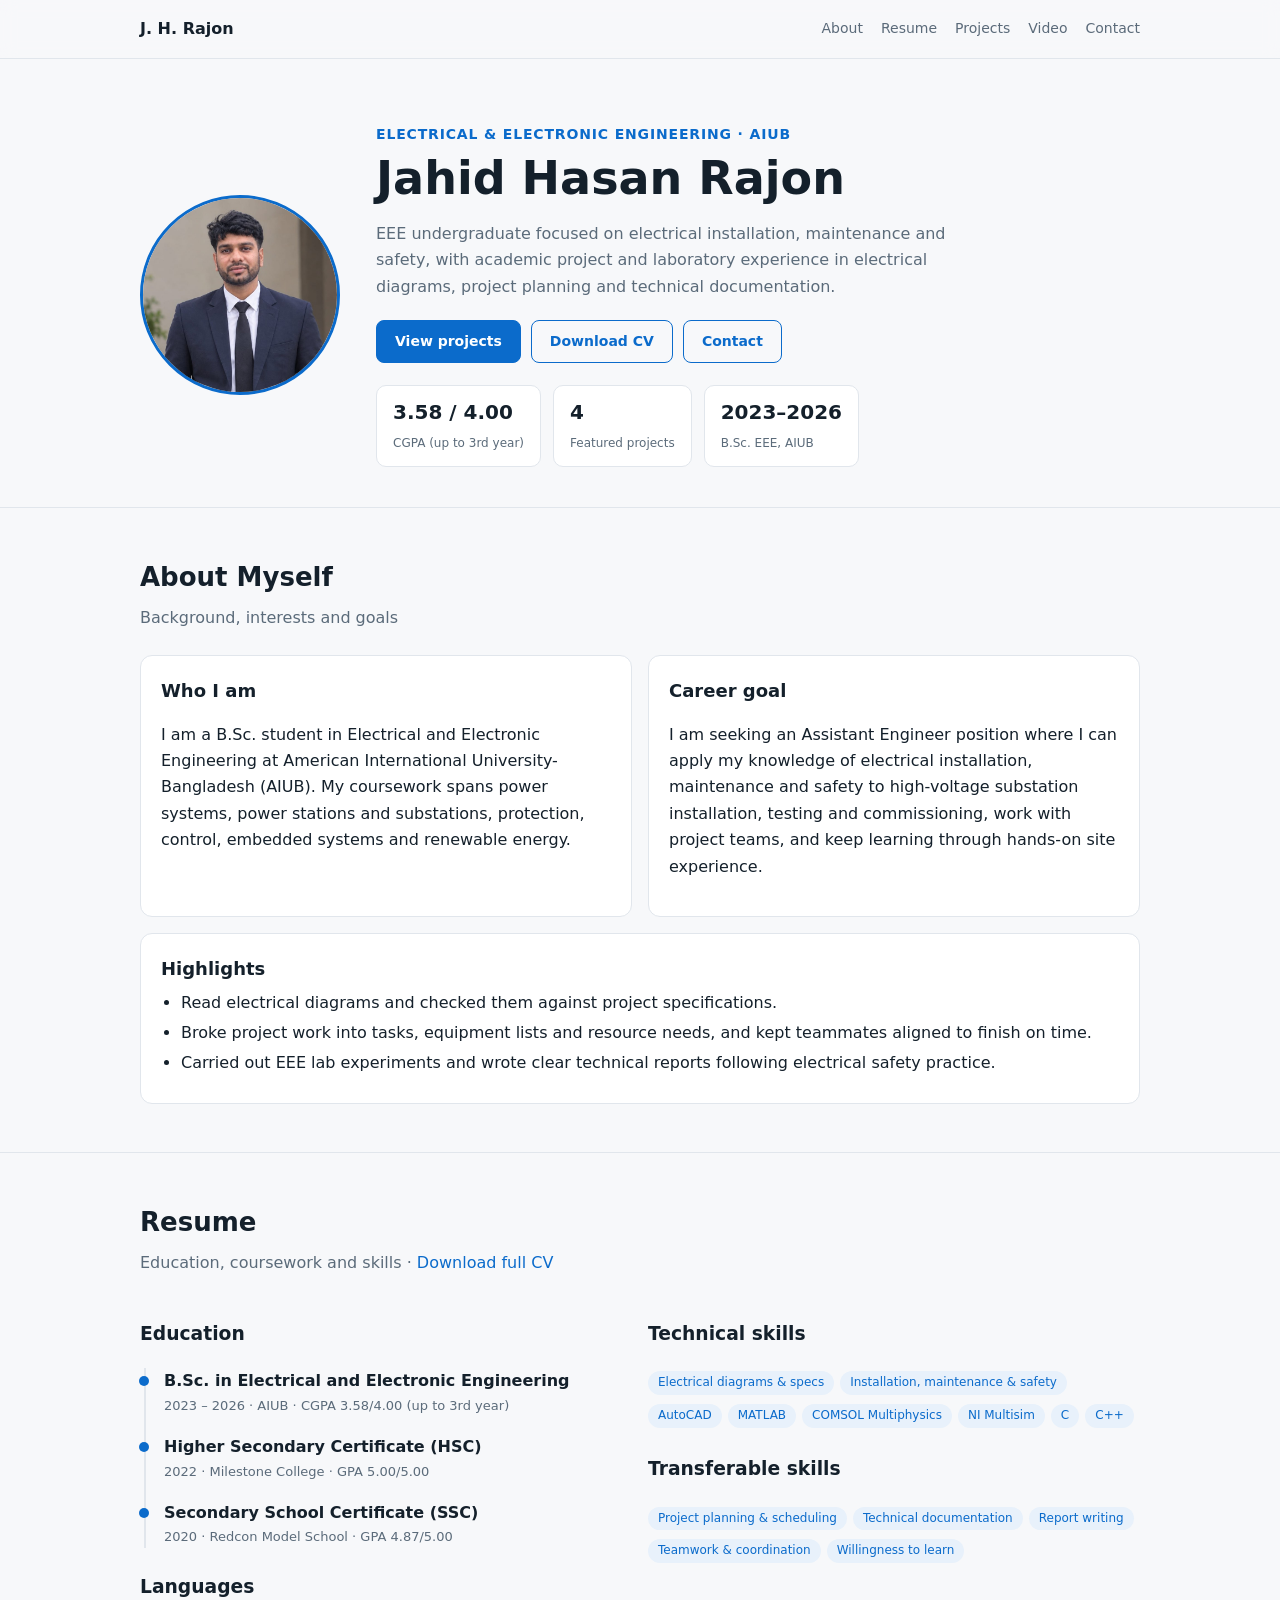
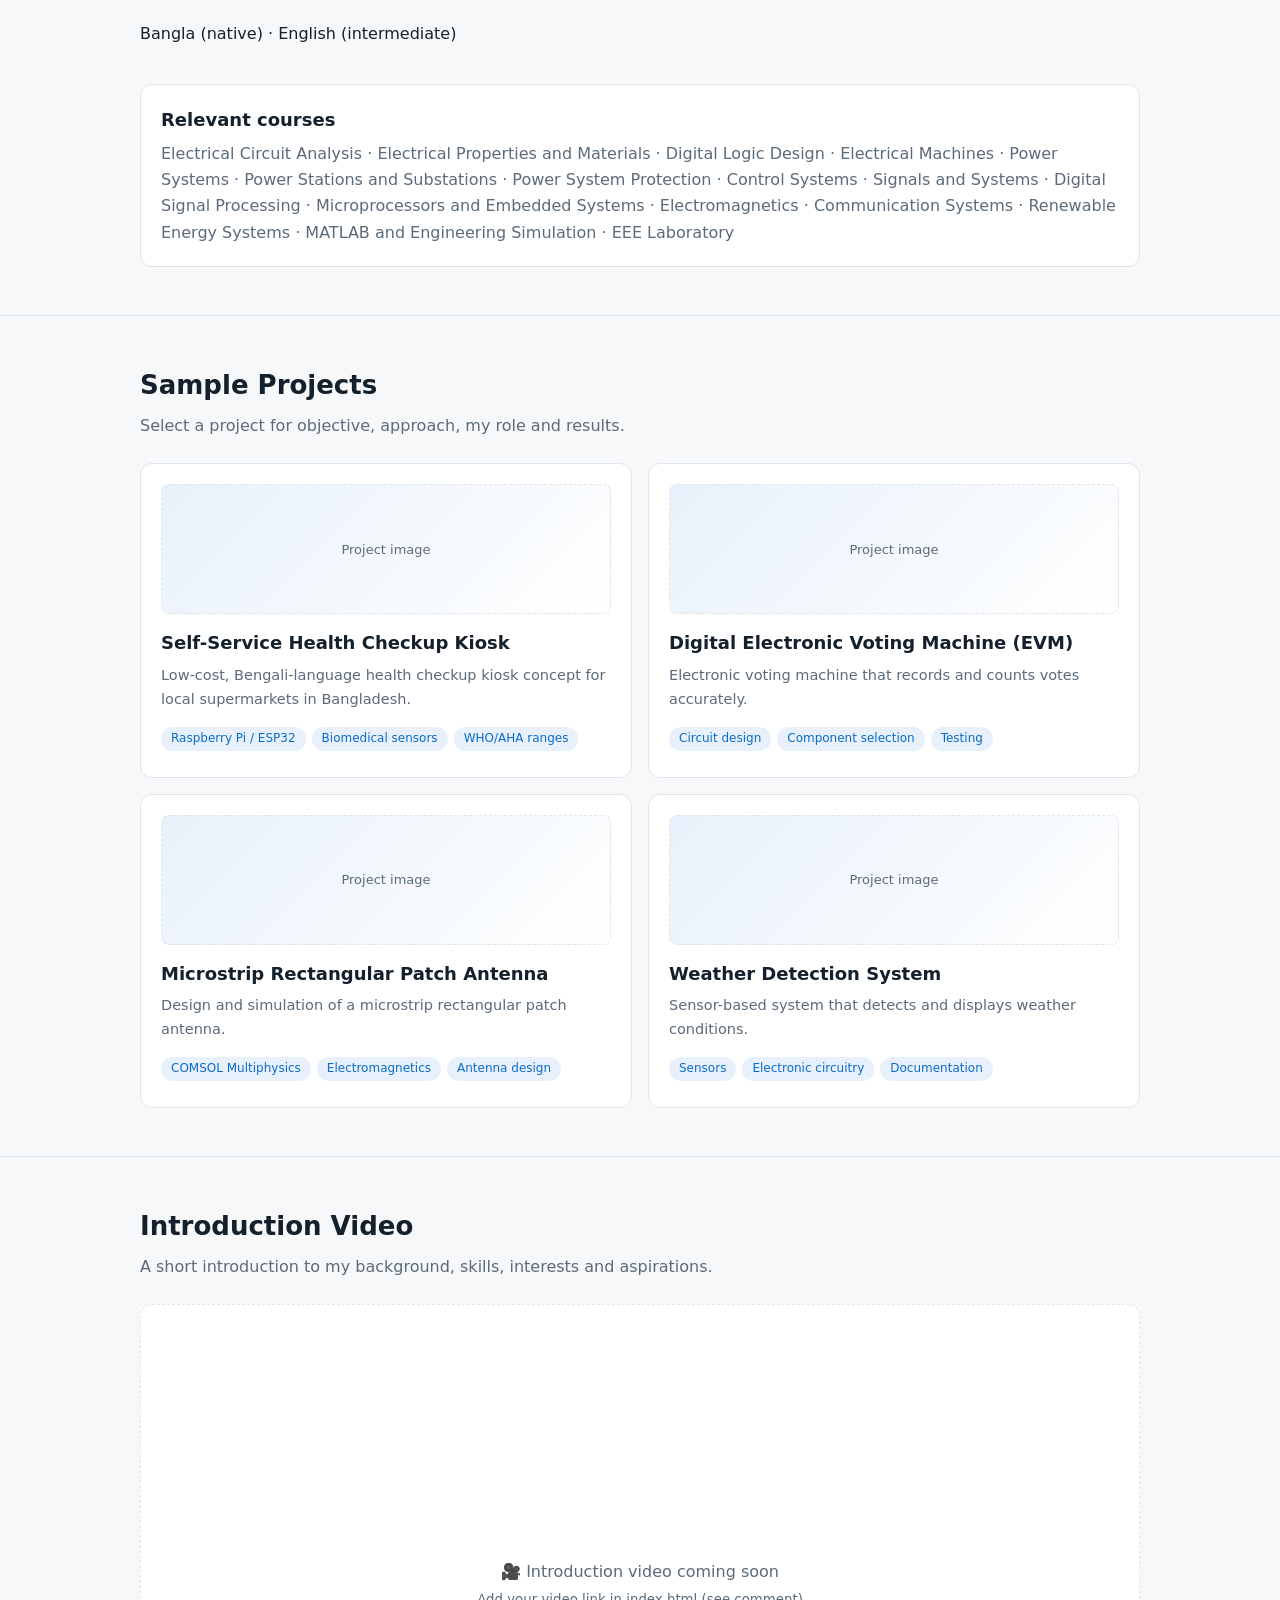
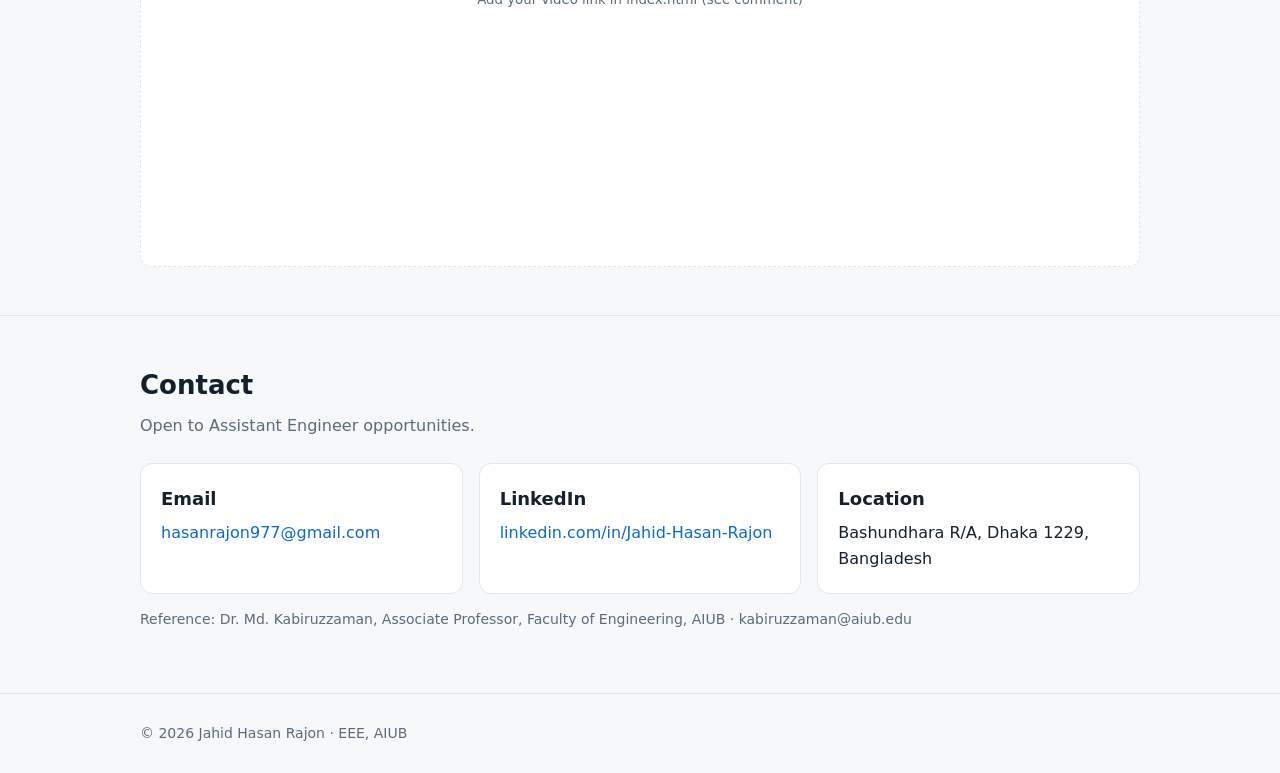
==== index.html @ 96264944 "Add files via upload" ====
<!doctype html><html lang="en"><head><meta charset="utf-8"><meta name="viewport" content="width=device-width,initial-scale=1"><title>Jahid Hasan Rajon | EEE E-Portfolio</title><meta name="description" content="E-portfolio of Jahid Hasan Rajon, EEE undergraduate at AIUB."><link rel="stylesheet" href="style.css"></head><body>
<header class="nav"><div class="wrap"><a class="brand" href="index.html">J. H. Rajon</a><nav><a href="index.html#about">About</a><a href="index.html#resume">Resume</a><a href="index.html#projects">Projects</a><a href="index.html#video">Video</a><a href="index.html#contact">Contact</a></nav></div></header>
<main>
<div class="hero" id="home"><div class="wrap"><div class="avatar"><img src="assets/img/profile.jpg" alt="Jahid Hasan Rajon"></div>
<div><div class="eyebrow">Electrical &amp; Electronic Engineering · AIUB</div><h1>Jahid Hasan Rajon</h1>
<p class="lead">EEE undergraduate focused on electrical installation, maintenance and safety, with academic project and laboratory experience in electrical diagrams, project planning and technical documentation.</p>
<div class="btns"><a class="btn p" href="#projects">View projects</a><a class="btn" href="assets/CV_Jahid_Hasan_Rajon.docx" download>Download CV</a><a class="btn" href="#contact">Contact</a></div>
<div class="stats"><div class="stat"><b>3.58 / 4.00</b><span>CGPA (up to 3rd year)</span></div><div class="stat"><b>4</b><span>Featured projects</span></div><div class="stat"><b>2023–2026</b><span>B.Sc. EEE, AIUB</span></div></div></div></div></div>

<section id="about"><div class="wrap"><h2>About Myself</h2><p class="sub">Background, interests and goals</p>
<div class="grid g2"><div class="card"><h3>Who I am</h3><p>I am a B.Sc. student in Electrical and Electronic Engineering at American International University-Bangladesh (AIUB). My coursework spans power systems, power stations and substations, protection, control, embedded systems and renewable energy.</p></div>
<div class="card"><h3>Career goal</h3><p>I am seeking an Assistant Engineer position where I can apply my knowledge of electrical installation, maintenance and safety to high-voltage substation installation, testing and commissioning, work with project teams, and keep learning through hands-on site experience.</p></div></div>
<div class="card" style="margin-top:16px"><h3>Highlights</h3><ul class="clean"><li>Read electrical diagrams and checked them against project specifications.</li><li>Broke project work into tasks, equipment lists and resource needs, and kept teammates aligned to finish on time.</li><li>Carried out EEE lab experiments and wrote clear technical reports following electrical safety practice.</li></ul></div></div></section>

<section id="resume"><div class="wrap"><h2>Resume</h2><p class="sub">Education, coursework and skills · <a href="assets/CV_Jahid_Hasan_Rajon.docx" download>Download full CV</a></p>
<div class="grid g2"><div><h3>Education</h3><div class="tl">
<div class="it"><b>B.Sc. in Electrical and Electronic Engineering</b><div class="d">2023 – 2026 · AIUB · CGPA 3.58/4.00 (up to 3rd year)</div></div>
<div class="it"><b>Higher Secondary Certificate (HSC)</b><div class="d">2022 · Milestone College · GPA 5.00/5.00</div></div>
<div class="it"><b>Secondary School Certificate (SSC)</b><div class="d">2020 · Redcon Model School · GPA 4.87/5.00</div></div></div>
<h3 style="margin-top:24px">Languages</h3><p>Bangla (native) · English (intermediate)</p></div>
<div><h3>Technical skills</h3><div><span class="tag">Electrical diagrams &amp; specs</span><span class="tag">Installation, maintenance &amp; safety</span><span class="tag">AutoCAD</span><span class="tag">MATLAB</span><span class="tag">COMSOL Multiphysics</span><span class="tag">NI Multisim</span><span class="tag">C</span><span class="tag">C++</span></div>
<h3 style="margin-top:20px">Transferable skills</h3><div><span class="tag">Project planning &amp; scheduling</span><span class="tag">Technical documentation</span><span class="tag">Report writing</span><span class="tag">Teamwork &amp; coordination</span><span class="tag">Willingness to learn</span></div></div></div>
<div class="card" style="margin-top:20px"><h3>Relevant courses</h3><p style="margin:0;color:var(--muted)">Electrical Circuit Analysis · Electrical Properties and Materials · Digital Logic Design · Electrical Machines · Power Systems · Power Stations and Substations · Power System Protection · Control Systems · Signals and Systems · Digital Signal Processing · Microprocessors and Embedded Systems · Electromagnetics · Communication Systems · Renewable Energy Systems · MATLAB and Engineering Simulation · EEE Laboratory</p></div></div></section>

<section id="projects"><div class="wrap"><h2>Sample Projects</h2><p class="sub">Select a project for objective, approach, my role and results.</p><div class="grid g2"><a class="card pcard" href="projects/health-kiosk.html"><div class="thumb">Project image</div><h3>Self-Service Health Checkup Kiosk</h3><p>Low-cost, Bengali-language health checkup kiosk concept for local supermarkets in Bangladesh.</p><div><span class="tag">Raspberry Pi / ESP32</span><span class="tag">Biomedical sensors</span><span class="tag">WHO/AHA ranges</span></div></a><a class="card pcard" href="projects/evm.html"><div class="thumb">Project image</div><h3>Digital Electronic Voting Machine (EVM)</h3><p>Electronic voting machine that records and counts votes accurately.</p><div><span class="tag">Circuit design</span><span class="tag">Component selection</span><span class="tag">Testing</span></div></a><a class="card pcard" href="projects/patch-antenna.html"><div class="thumb">Project image</div><h3>Microstrip Rectangular Patch Antenna</h3><p>Design and simulation of a microstrip rectangular patch antenna.</p><div><span class="tag">COMSOL Multiphysics</span><span class="tag">Electromagnetics</span><span class="tag">Antenna design</span></div></a><a class="card pcard" href="projects/weather-station.html"><div class="thumb">Project image</div><h3>Weather Detection System</h3><p>Sensor-based system that detects and displays weather conditions.</p><div><span class="tag">Sensors</span><span class="tag">Electronic circuitry</span><span class="tag">Documentation</span></div></a></div></div></section>

<section id="video"><div class="wrap"><h2>Introduction Video</h2><p class="sub">A short introduction to my background, skills, interests and aspirations.</p>
<div class="video"><!-- Replace this div's content with: <iframe src="https://www.youtube.com/embed/VIDEO_ID" allowfullscreen></iframe>  or  <video controls src="assets/intro.mp4"></video> --><div>🎥 Introduction video coming soon<br><small>Add your video link in index.html (see comment)</small></div></div></div></section>

<section id="contact"><div class="wrap"><h2>Contact</h2><p class="sub">Open to Assistant Engineer opportunities.</p>
<div class="grid g3"><div class="card"><h3>Email</h3><a href="mailto:hasanrajon977@gmail.com">hasanrajon977@gmail.com</a></div>
<div class="card"><h3>LinkedIn</h3><a href="https://linkedin.com/in/Jahid-Hasan-Rajon" target="_blank" rel="noopener">linkedin.com/in/Jahid-Hasan-Rajon</a></div>
<div class="card"><h3>Location</h3>Bashundhara R/A, Dhaka 1229, Bangladesh</div></div>
<p style="color:var(--muted);font-size:14px;margin-top:14px">Reference: Dr. Md. Kabiruzzaman, Associate Professor, Faculty of Engineering, AIUB · kabiruzzaman@aiub.edu</p></div></section>
</main><footer><div class="wrap">© 2026 Jahid Hasan Rajon · EEE, AIUB</div></footer></body></html>
---- style.css ----
:root{--bg:#f7f8fa;--card:#fff;--ink:#14202b;--muted:#5b6b7a;--line:#e1e6ec;--acc:#0b6bcb;--acc2:#e8f1fb;--max:1040px}
@media(prefers-color-scheme:dark){:root{--bg:#0e141b;--card:#151d26;--ink:#e8eef4;--muted:#93a3b3;--line:#243140;--acc:#5aa8ff;--acc2:#16283b}}
*{box-sizing:border-box}html{scroll-behavior:smooth}
body{margin:0;font:16px/1.65 system-ui,-apple-system,"Segoe UI",Roboto,sans-serif;background:var(--bg);color:var(--ink)}
a{color:var(--acc);text-decoration:none}a:hover{text-decoration:underline}
.wrap{max-width:var(--max);margin:0 auto;padding:0 20px}
header.nav{position:sticky;top:0;z-index:10;background:color-mix(in srgb,var(--bg) 88%,transparent);backdrop-filter:blur(8px);border-bottom:1px solid var(--line)}
.nav .wrap{display:flex;align-items:center;justify-content:space-between;height:58px;gap:16px}
.brand{font-weight:700;color:var(--ink)}
.nav nav{display:flex;gap:18px;flex-wrap:wrap;font-size:14px}
.nav nav a{color:var(--muted)}.nav nav a:hover{color:var(--acc);text-decoration:none}
.hero{padding:64px 0 40px}
.hero .wrap{display:grid;grid-template-columns:200px 1fr;gap:36px;align-items:center}
.avatar{width:200px;height:200px;border-radius:50%;border:3px solid var(--acc);background:var(--acc2) center/cover;display:grid;place-items:center;color:var(--acc);font-size:56px;font-weight:700;overflow:hidden}
.avatar img{width:100%;height:100%;object-fit:cover;object-position:50% 50%}
.eyebrow{color:var(--acc);font-weight:600;font-size:14px;letter-spacing:.06em;text-transform:uppercase}
h1{font-size:clamp(30px,5vw,46px);line-height:1.15;margin:6px 0 12px}
.lead{color:var(--muted);max-width:60ch}
.btns{display:flex;gap:10px;flex-wrap:wrap;margin-top:20px}
.btn{display:inline-block;padding:9px 18px;border-radius:8px;border:1px solid var(--acc);font-weight:600;font-size:14px}
.btn.p{background:var(--acc);color:#fff}.btn:hover{text-decoration:none;opacity:.88}
.stats{display:flex;gap:12px;flex-wrap:wrap;margin-top:22px}
.stat{background:var(--card);border:1px solid var(--line);border-radius:10px;padding:10px 16px}
.stat b{display:block;font-size:20px}.stat span{font-size:12px;color:var(--muted)}
section{padding:48px 0;border-top:1px solid var(--line)}
h2{font-size:26px;margin:0 0 6px}.sub{color:var(--muted);margin:0 0 24px}
.grid{display:grid;gap:16px}.g2{grid-template-columns:repeat(2,1fr)}.g3{grid-template-columns:repeat(3,1fr)}
.card{background:var(--card);border:1px solid var(--line);border-radius:12px;padding:20px}
.card h3{margin:0 0 6px;font-size:18px}
.pcard{display:flex;flex-direction:column;color:inherit;transition:transform .15s,border-color .15s}
.pcard:hover{transform:translateY(-3px);border-color:var(--acc);text-decoration:none}
.pcard .thumb{height:130px;border-radius:8px;background:linear-gradient(135deg,var(--acc2),var(--card));border:1px dashed var(--line);display:grid;place-items:center;color:var(--muted);font-size:13px;margin-bottom:14px}
.pcard p{color:var(--muted);font-size:14.5px;margin:0 0 12px;flex:1}
.tag{display:inline-block;font-size:12px;padding:2px 10px;border-radius:99px;background:var(--acc2);color:var(--acc);margin:0 6px 6px 0}
.tl{border-left:2px solid var(--line);padding-left:18px;margin-left:4px}
.tl .it{margin-bottom:18px;position:relative}
.tl .it:before{content:"";position:absolute;left:-25px;top:8px;width:10px;height:10px;border-radius:50%;background:var(--acc)}
.tl .d{font-size:13px;color:var(--muted)}
.video{aspect-ratio:16/9;border-radius:12px;border:1px dashed var(--line);background:var(--card);display:grid;place-items:center;text-align:center;color:var(--muted);padding:20px;overflow:hidden}
.video iframe,.video video{width:100%;height:100%;border:0}
.ph{border:1px dashed var(--line);border-radius:10px;background:var(--card);padding:26px;text-align:center;color:var(--muted);font-size:14px}
footer{padding:28px 0;color:var(--muted);font-size:14px;border-top:1px solid var(--line)}
.crumb{padding:28px 0 0;font-size:14px}
.ph-hero{padding:24px 0 10px}
ul.clean{padding-left:20px;margin:6px 0}
ul.clean li{margin:4px 0}
@media(max-width:760px){.hero .wrap{grid-template-columns:1fr;text-align:center;justify-items:center}.g2,.g3{grid-template-columns:1fr}.stats,.btns{justify-content:center}.nav nav{gap:12px}}
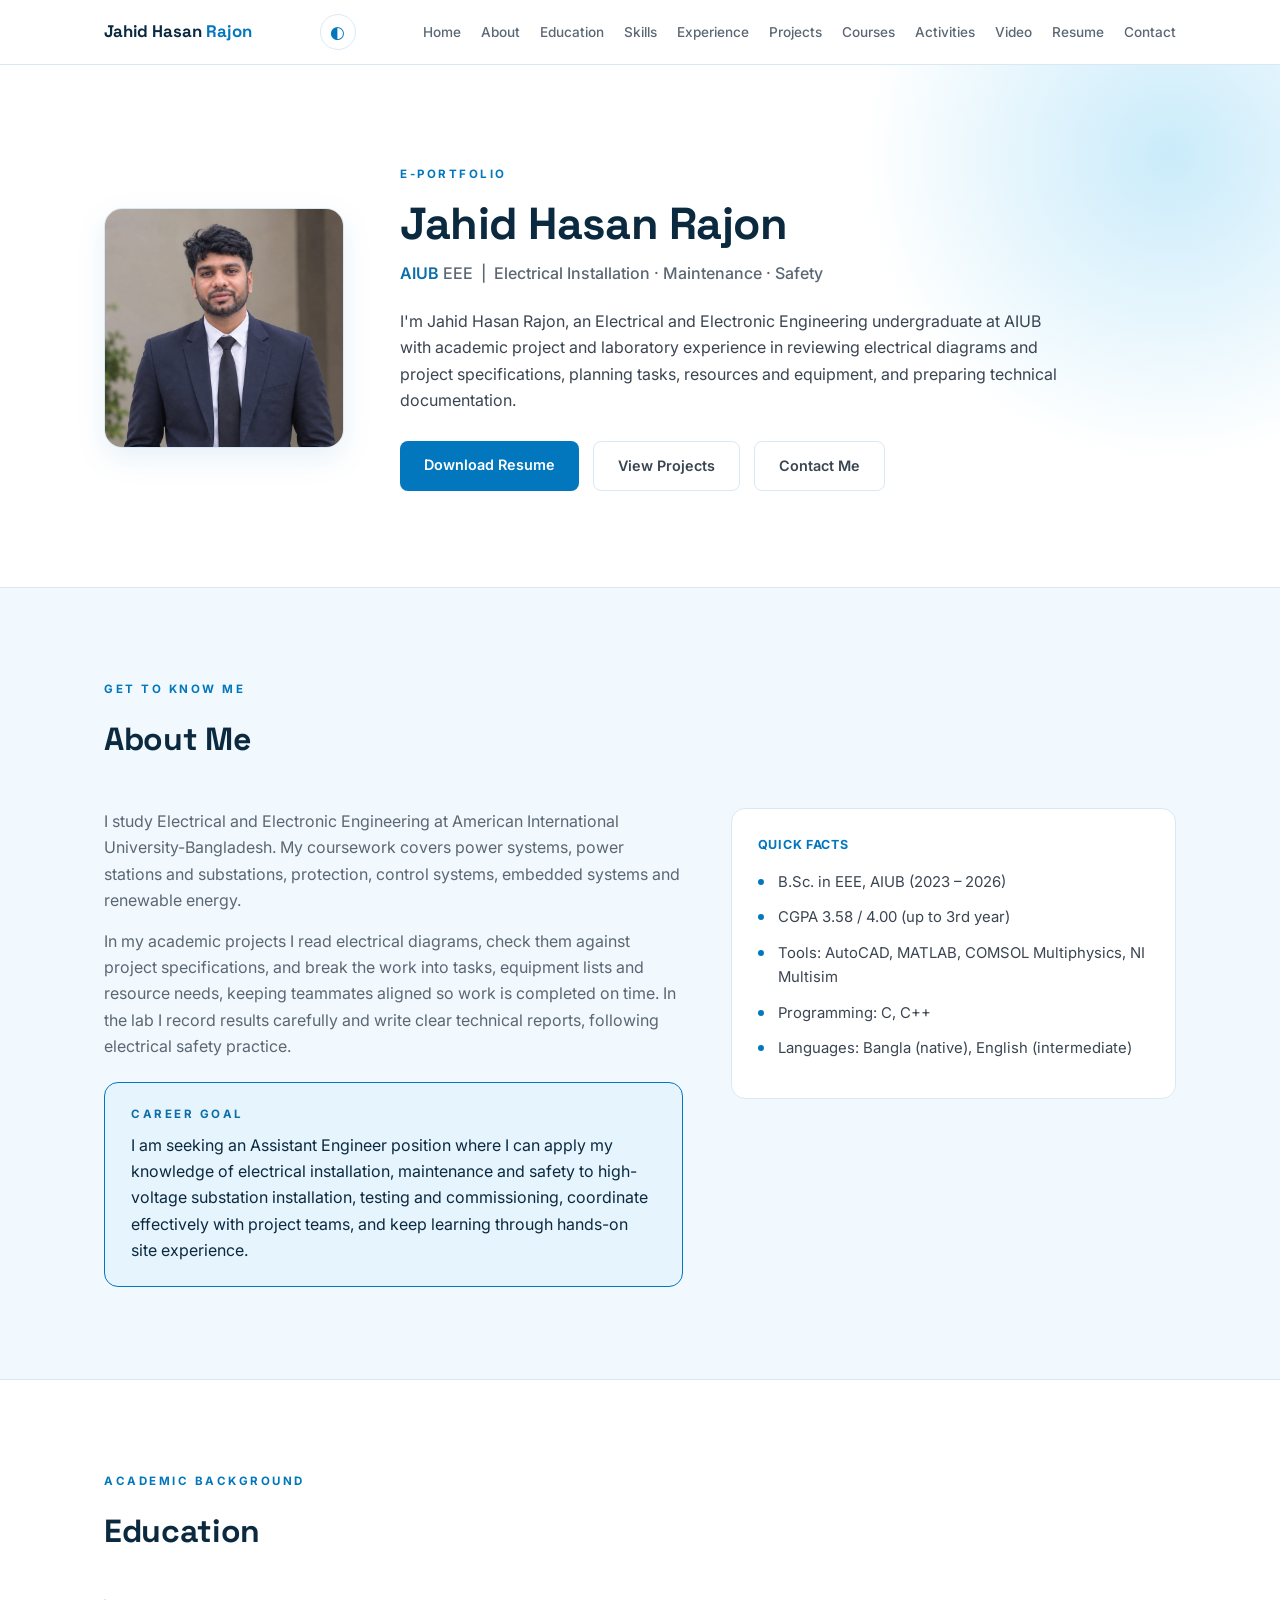
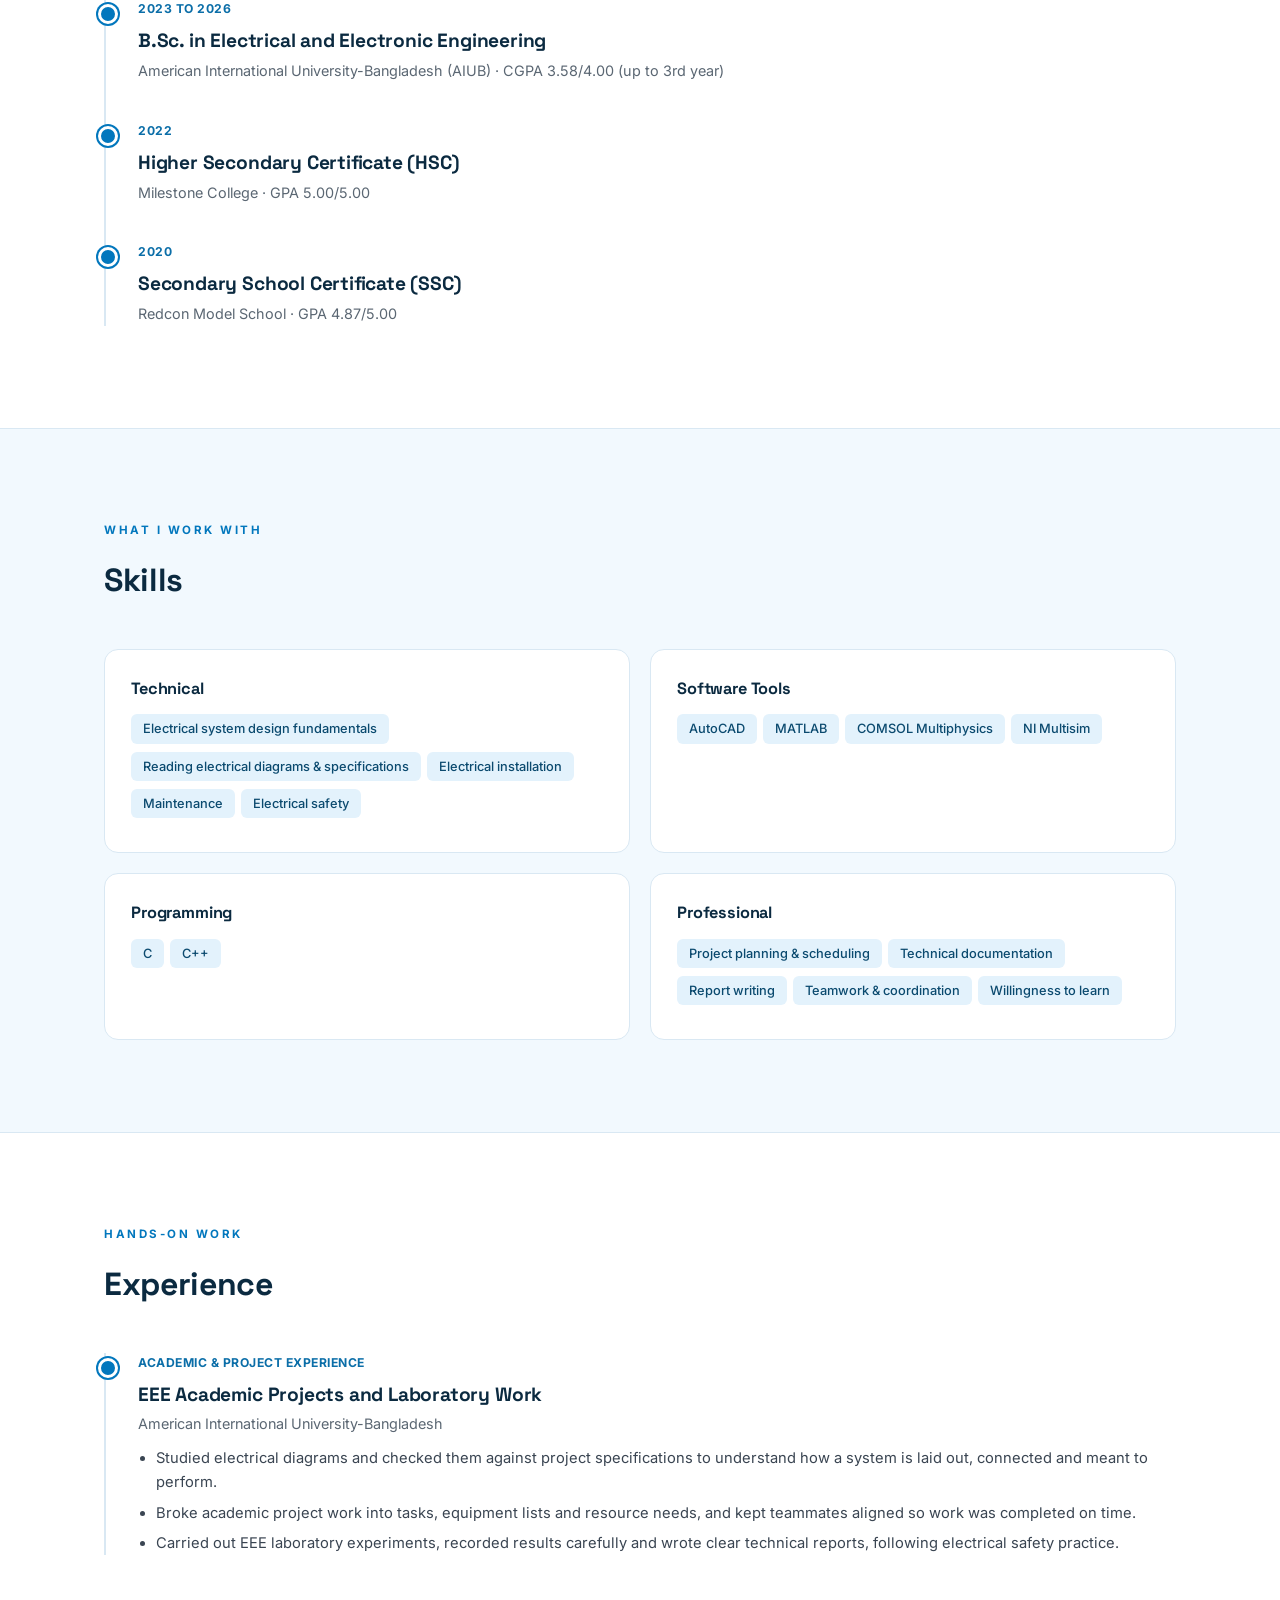
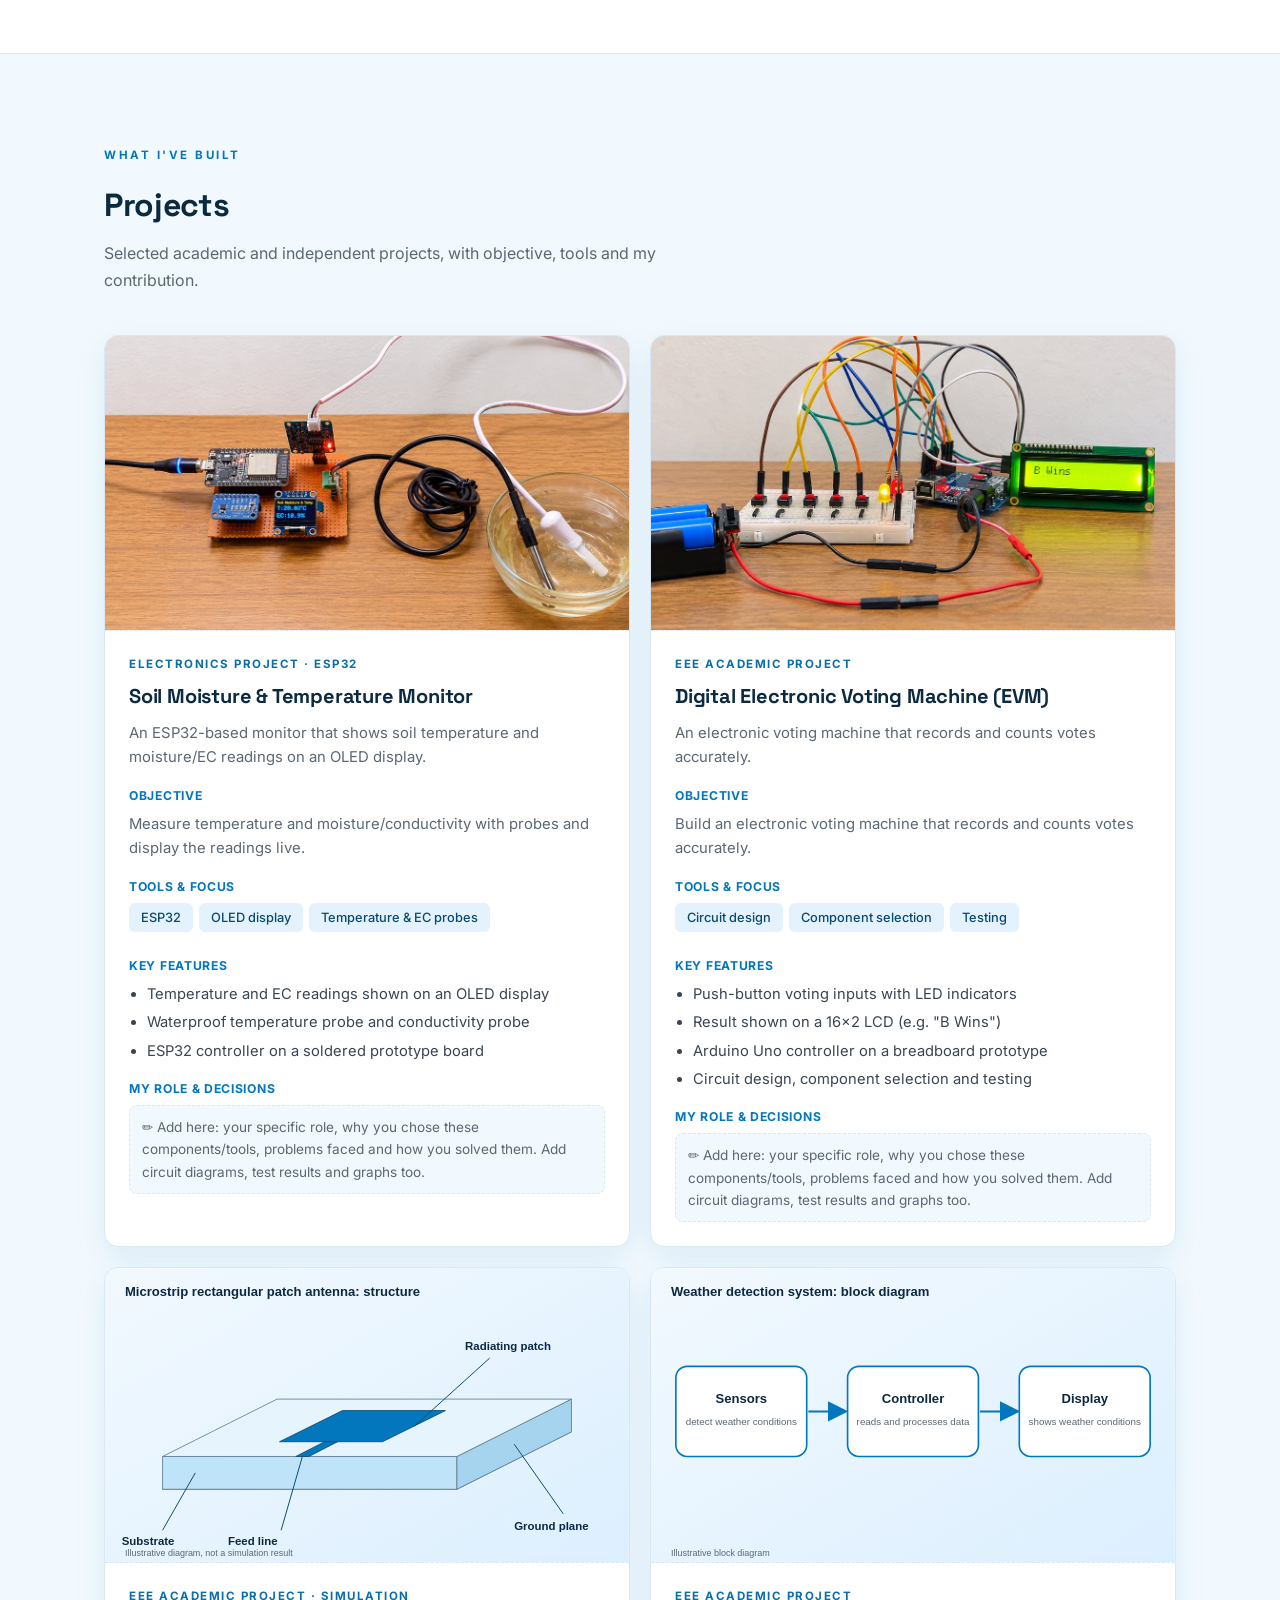
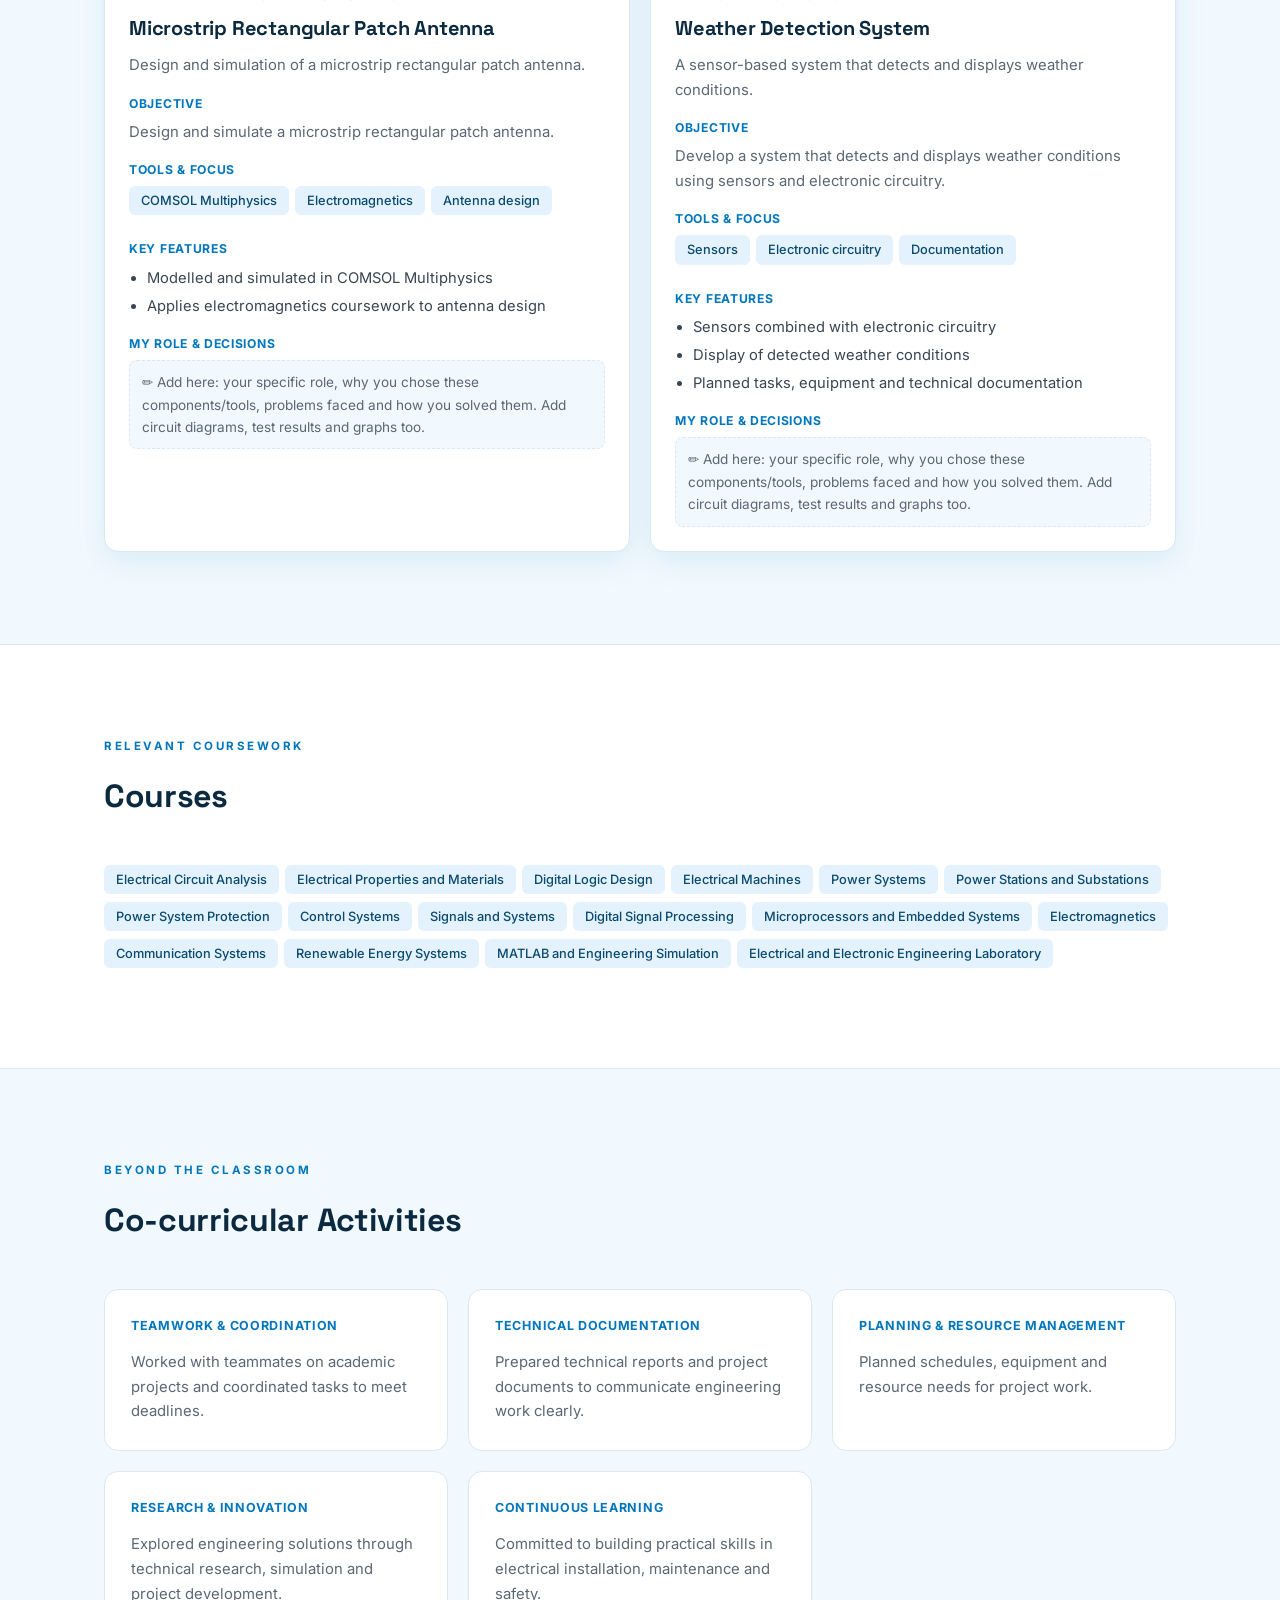
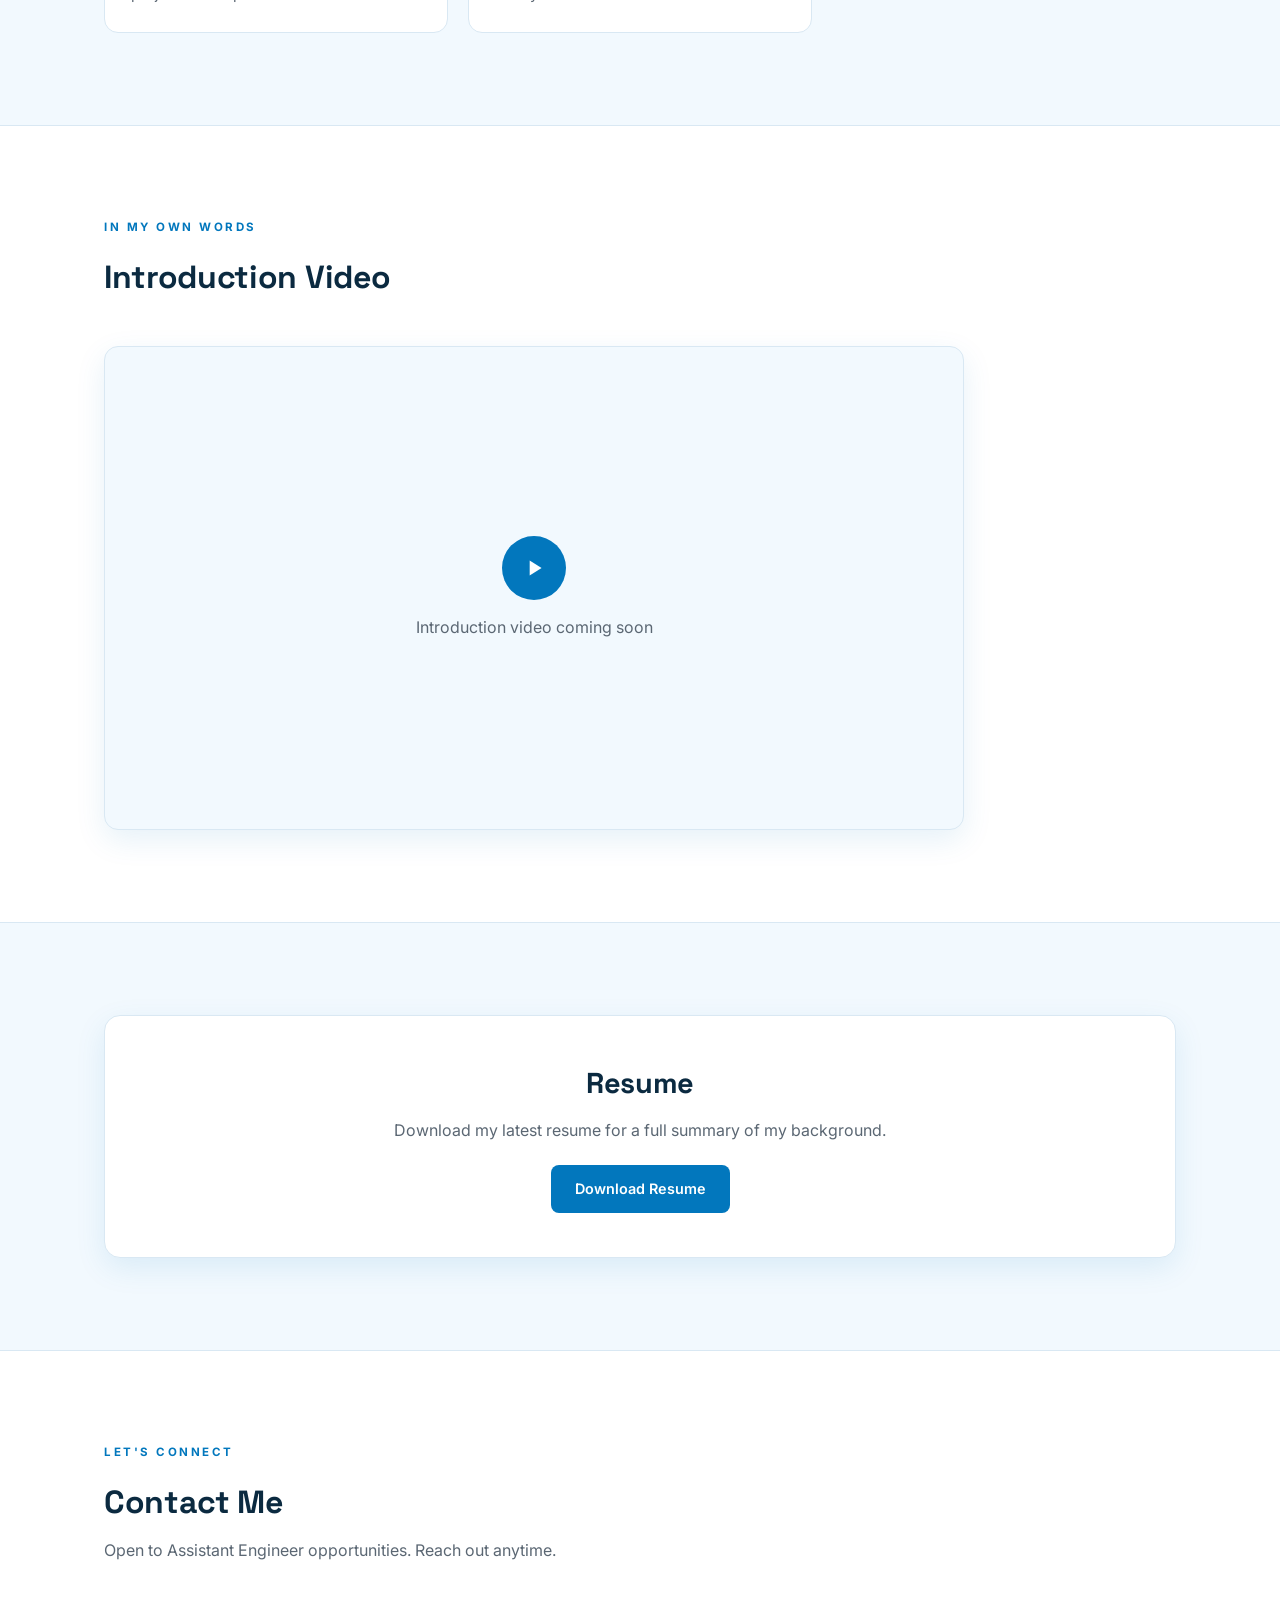
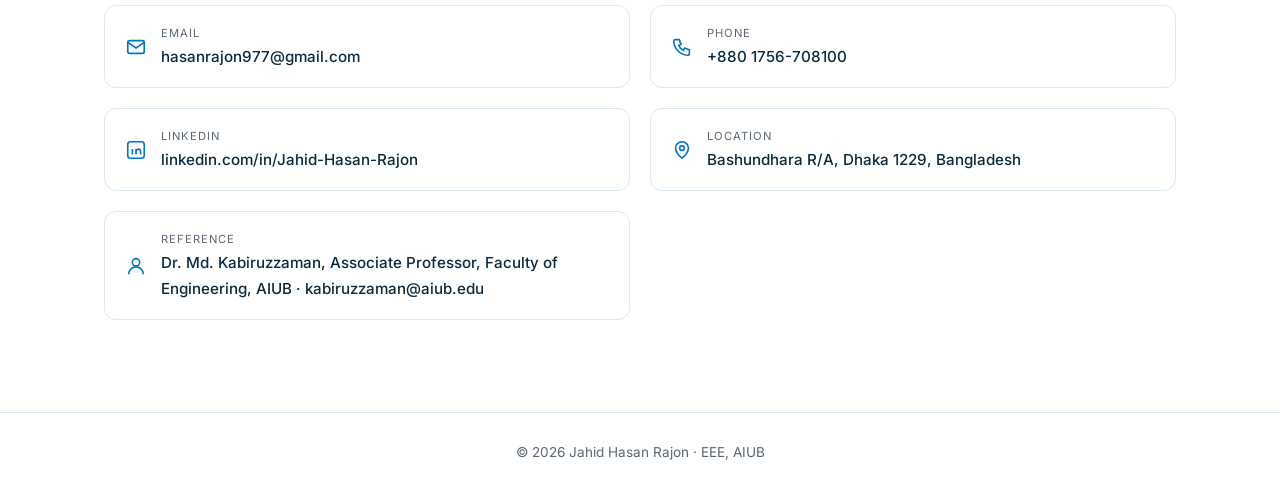
==== commit d57d4d7a: "Add files via upload" ====
--- a/index.html
+++ b/index.html
@@ -1,35 +1,140 @@
-<!doctype html><html lang="en"><head><meta charset="utf-8"><meta name="viewport" content="width=device-width,initial-scale=1"><title>Jahid Hasan Rajon | EEE E-Portfolio</title><meta name="description" content="E-portfolio of Jahid Hasan Rajon, EEE undergraduate at AIUB."><link rel="stylesheet" href="style.css"></head><body>
-<header class="nav"><div class="wrap"><a class="brand" href="index.html">J. H. Rajon</a><nav><a href="index.html#about">About</a><a href="index.html#resume">Resume</a><a href="index.html#projects">Projects</a><a href="index.html#video">Video</a><a href="index.html#contact">Contact</a></nav></div></header>
-<main>
-<div class="hero" id="home"><div class="wrap"><div class="avatar"><img src="assets/img/profile.jpg" alt="Jahid Hasan Rajon"></div>
-<div><div class="eyebrow">Electrical &amp; Electronic Engineering · AIUB</div><h1>Jahid Hasan Rajon</h1>
-<p class="lead">EEE undergraduate focused on electrical installation, maintenance and safety, with academic project and laboratory experience in electrical diagrams, project planning and technical documentation.</p>
-<div class="btns"><a class="btn p" href="#projects">View projects</a><a class="btn" href="assets/CV_Jahid_Hasan_Rajon.docx" download>Download CV</a><a class="btn" href="#contact">Contact</a></div>
-<div class="stats"><div class="stat"><b>3.58 / 4.00</b><span>CGPA (up to 3rd year)</span></div><div class="stat"><b>4</b><span>Featured projects</span></div><div class="stat"><b>2023–2026</b><span>B.Sc. EEE, AIUB</span></div></div></div></div></div>
+<!doctype html><html lang="en"><head><meta charset="utf-8"><meta name="viewport" content="width=device-width,initial-scale=1"><title>Jahid Hasan Rajon | E-Portfolio</title><meta name="description" content="E-portfolio of Jahid Hasan Rajon, EEE undergraduate at AIUB.">
+<link rel="preconnect" href="https://fonts.googleapis.com"><link rel="preconnect" href="https://fonts.gstatic.com" crossorigin><link href="https://fonts.googleapis.com/css2?family=Space+Grotesk:wght@500;600;700&family=Inter:wght@400;500;600;700&display=swap" rel="stylesheet">
+<style>:root{--accent:#0277bd;--glow:rgba(14,165,233,.22);--accent-soft:#e6f4fd}[data-theme="dark"]{--accent:#7cc8f5;--glow:rgba(124,200,245,.12);--accent-soft:#0f1d2a}
+*{box-sizing:border-box;margin:0;padding:0}
+:root{--bg:#ffffff;--bg-alt:#f2f9fe;--card:#ffffff;--line:#d9e8f3;--ink:#3a4552;--muted:#5b6773;--heading:#0b2a40;--accent2:#0b6ea8;--tag-bg:#e3f2fc;--tag-text:#0b4a6f;--nav-bg:rgba(255,255,255,.92);--shadow:0 10px 30px rgba(2,119,189,.10)}
+[data-theme="dark"]{--bg:#0b0d10;--bg-alt:#11151a;--card:#161b21;--line:#262d36;--ink:#c5ccd4;--muted:#94a0ac;--heading:#fff;--accent2:#f0b429;--tag-bg:#1c222a;--tag-text:#d6dce2;--nav-bg:rgba(11,13,16,.92);--shadow:0 10px 30px rgba(0,0,0,.4)}
+html{scroll-behavior:smooth;scroll-padding-top:70px}
+body{background:var(--bg);color:var(--ink);font-family:'Inter',system-ui,sans-serif;line-height:1.65;-webkit-font-smoothing:antialiased;transition:background .2s,color .2s}
+h1,h2,h3,h4{font-family:'Space Grotesk','Inter',sans-serif;color:var(--heading);letter-spacing:-.01em}
+a{color:var(--accent);text-decoration:none}a:hover{text-decoration:underline}
+img{max-width:100%;display:block}
+.wrap{max-width:1120px;margin:0 auto;padding:0 24px}
+section{padding:92px 0;border-bottom:1px solid var(--line)}
+section.alt{background:var(--bg-alt)}
+section:last-of-type{border-bottom:none}
+nav{position:sticky;top:0;z-index:100;background:var(--nav-bg);backdrop-filter:blur(10px);border-bottom:1px solid var(--line)}
+nav .wrap{display:flex;align-items:center;justify-content:space-between;padding:14px 24px;gap:16px;flex-wrap:wrap}
+.brand{font-family:'Space Grotesk',sans-serif;font-weight:700;color:var(--heading);font-size:1.05rem}
+.brand span{color:var(--accent)}
+.navlinks{display:flex;align-items:center;gap:20px;flex-wrap:wrap}
+.navlinks a{color:var(--muted);font-size:.85rem;font-weight:500}
+.navlinks a:hover{color:var(--heading);text-decoration:none}
+.navright{display:flex;align-items:center;gap:12px}
+.theme-toggle{background:var(--card);border:1px solid var(--line);border-radius:20px;width:36px;height:36px;display:flex;align-items:center;justify-content:center;cursor:pointer;color:var(--accent)}
+.theme-toggle{font-size:17px;line-height:1}.theme-toggle:hover{border-color:var(--accent)}
+.navtoggle{display:none;background:none;border:none;color:var(--heading);font-size:1.5rem;cursor:pointer}
+#home{padding-top:100px;padding-bottom:96px;position:relative;overflow:hidden}
+#home::before{content:"";position:absolute;top:-220px;right:-200px;width:620px;height:620px;background:radial-gradient(circle,var(--glow),transparent 70%);pointer-events:none}
+#home .wrap{display:flex;align-items:center;gap:56px;flex-wrap:wrap;position:relative;z-index:1}
+.hero-photo{width:240px;height:240px;border-radius:18px;object-fit:cover;border:1px solid var(--line);box-shadow:var(--shadow);flex-shrink:0}
+.hero-text{flex:1;min-width:280px}
+.eyebrow,.sec-eyebrow{text-transform:uppercase;letter-spacing:2.5px;font-size:.72rem;color:var(--accent);font-weight:700;margin-bottom:14px}
+#home h1{font-size:2.8rem;line-height:1.15;margin-bottom:10px}
+.title-line{font-size:1rem;color:var(--muted);font-weight:500;margin-bottom:22px}
+.title-line b{color:var(--accent2);font-weight:600}
+.intro{max-width:660px;margin-bottom:28px}
+.hero-cta{display:flex;gap:14px;flex-wrap:wrap}
+.btn{display:inline-block;padding:12px 24px;border-radius:8px;font-weight:600;font-size:.9rem;transition:all .2s}
+.btn-primary{background:var(--accent);color:#fff}
+.btn-primary:hover{text-decoration:none;transform:translateY(-2px);box-shadow:0 10px 24px var(--glow)}
+.btn-outline{border:1px solid var(--line);color:var(--ink)}
+.btn-outline:hover{text-decoration:none;border-color:var(--accent);color:var(--accent)}
+.sec-head{margin-bottom:42px}
+.sec-head h2{font-size:2rem}
+.sec-sub{color:var(--muted);margin-top:8px;max-width:600px}
+.about-grid{display:grid;grid-template-columns:1.3fr 1fr;gap:48px;align-items:start}
+.about-grid p{color:var(--muted);margin-bottom:14px}
+.card{background:var(--card);border:1px solid var(--line);border-radius:14px;padding:26px}
+.card h3.lbl{font-family:'Inter',sans-serif;font-size:.78rem;text-transform:uppercase;letter-spacing:.7px;color:var(--accent);margin-bottom:14px}
+ul.dots{list-style:none}
+ul.dots li{position:relative;padding-left:20px;margin-bottom:11px;font-size:.93rem}
+ul.dots li::before{content:"";position:absolute;left:0;top:9px;width:6px;height:6px;border-radius:50%;background:var(--accent)}
+.goal-box{margin-top:22px;background:var(--accent-soft);border:1px solid var(--accent);border-radius:14px;padding:22px 26px}
+.goal-box .sec-eyebrow{color:var(--accent2);margin-bottom:8px}
+.goal-box p{color:var(--heading);margin:0}
+.timeline{border-left:2px solid var(--line);padding-left:32px}
+.tl-item{position:relative;margin-bottom:38px}
+.tl-item:last-child{margin-bottom:0}
+.tl-item::before{content:"";position:absolute;left:-40px;top:5px;width:14px;height:14px;border-radius:50%;background:var(--accent);border:3px solid var(--bg);box-shadow:0 0 0 2px var(--accent)}
+.alt .tl-item::before{border-color:var(--bg-alt)}
+.tl-date{font-size:.76rem;color:var(--accent2);font-weight:700;letter-spacing:.5px;text-transform:uppercase;margin-bottom:6px}
+.tl-item h3{font-size:1.2rem;margin-bottom:2px}
+.tl-org{font-size:.9rem;color:var(--muted);margin-bottom:10px}
+.tl-item ul{padding-left:18px;font-size:.92rem}.tl-item li{margin-bottom:6px}
+.grid{display:grid;gap:20px}
+.g2{grid-template-columns:repeat(2,1fr)}.g3{grid-template-columns:repeat(3,1fr)}
+.skill-card h3{font-size:1.02rem;margin-bottom:12px}
+.tag{display:inline-block;background:var(--tag-bg);color:var(--tag-text);font-size:.8rem;padding:4px 12px;border-radius:6px;margin:0 6px 8px 0;font-weight:500}
+.proj-card{display:flex;flex-direction:column;box-shadow:var(--shadow);padding:0;overflow:hidden}
+.proj-img{position:relative;overflow:hidden;aspect-ratio:16/9;background:linear-gradient(135deg,var(--accent-soft),var(--bg-alt));border-bottom:1px dashed var(--line);display:grid;place-items:center;color:var(--muted);font-size:.82rem;text-align:center;padding:10px}
+.proj-img img{position:absolute;inset:0;width:100%;height:100%;object-fit:cover}
+.proj-body{padding:24px}
+.proj-kind{font-size:.72rem;text-transform:uppercase;letter-spacing:1.5px;color:var(--accent2);font-weight:700;margin-bottom:6px}
+.proj-body h3{font-size:1.25rem;margin-bottom:8px}
+.proj-body h4{font-family:'Inter',sans-serif;font-size:.76rem;text-transform:uppercase;letter-spacing:.7px;color:var(--accent);margin:16px 0 6px}
+.proj-body p{font-size:.93rem;color:var(--muted)}
+.proj-body ul{padding-left:18px;font-size:.92rem}.proj-body li{margin-bottom:4px}
+.todo{border:1px dashed var(--line);border-radius:8px;padding:10px 12px;font-size:.85rem;color:var(--muted);background:var(--bg-alt)}
+.video-embed{max-width:860px;aspect-ratio:16/9;border-radius:14px;overflow:hidden;border:1px solid var(--line);background:var(--bg-alt);display:grid;place-items:center;box-shadow:var(--shadow)}
+.video-embed iframe{width:100%;height:100%;border:0}
+.video-ph{text-align:center;color:var(--muted);padding:20px}
+.video-ph .play{width:64px;height:64px;border-radius:50%;background:var(--accent);display:grid;place-items:center;margin:0 auto 14px}
+.resume-box{background:var(--card);border:1px solid var(--line);border-radius:16px;padding:44px;text-align:center;box-shadow:var(--shadow)}
+.resume-box h2{font-size:1.8rem;margin-bottom:10px}.resume-box p{color:var(--muted);margin-bottom:22px}
+.contact-card{display:flex;gap:14px;align-items:center;background:var(--card);border:1px solid var(--line);border-radius:12px;padding:18px 20px}
+.contact-card svg{width:22px;height:22px;stroke:var(--accent);fill:none;stroke-width:1.8;flex-shrink:0}
+.contact-card .label{display:block;font-size:.7rem;text-transform:uppercase;letter-spacing:1px;color:var(--muted)}
+.contact-card .value{font-weight:500;color:var(--heading);word-break:break-word;font-size:.95rem}
+footer{padding:28px 0;text-align:center;color:var(--muted);font-size:.85rem;border-top:1px solid var(--line)}
+@media(max-width:820px){.about-grid,.g2,.g3{grid-template-columns:1fr}#home h1{font-size:2.2rem}section{padding:68px 0}.hero-photo{width:180px;height:180px}
+.navtoggle{display:block}.navlinks{display:none;width:100%;flex-direction:column;align-items:flex-start;gap:12px;order:3}.navlinks.open{display:flex}}
+</style>
+<script>try{var t=localStorage.getItem("theme");if(t)document.documentElement.setAttribute("data-theme",t)}catch(e){}</script></head><body>
+<nav><div class="wrap"><div class="brand">Jahid Hasan <span>Rajon</span></div><div class="navright"><button class="theme-toggle" id="tt" aria-label="Toggle light or dark mode" title="Toggle light or dark mode">◐</button><button class="navtoggle" id="nt" aria-label="Menu">&#9776;</button></div><div class="navlinks" id="nl"><a href="#home">Home</a><a href="#about">About</a><a href="#education">Education</a><a href="#skills">Skills</a><a href="#experience">Experience</a><a href="#projects">Projects</a><a href="#courses">Courses</a><a href="#activities">Activities</a><a href="#video">Video</a><a href="#resume">Resume</a><a href="#contact">Contact</a></div></div></nav>
 
-<section id="about"><div class="wrap"><h2>About Myself</h2><p class="sub">Background, interests and goals</p>
-<div class="grid g2"><div class="card"><h3>Who I am</h3><p>I am a B.Sc. student in Electrical and Electronic Engineering at American International University-Bangladesh (AIUB). My coursework spans power systems, power stations and substations, protection, control, embedded systems and renewable energy.</p></div>
-<div class="card"><h3>Career goal</h3><p>I am seeking an Assistant Engineer position where I can apply my knowledge of electrical installation, maintenance and safety to high-voltage substation installation, testing and commissioning, work with project teams, and keep learning through hands-on site experience.</p></div></div>
-<div class="card" style="margin-top:16px"><h3>Highlights</h3><ul class="clean"><li>Read electrical diagrams and checked them against project specifications.</li><li>Broke project work into tasks, equipment lists and resource needs, and kept teammates aligned to finish on time.</li><li>Carried out EEE lab experiments and wrote clear technical reports following electrical safety practice.</li></ul></div></div></section>
+<section id="home"><div class="wrap"><img class="hero-photo" src="assets/img/profile.jpg" alt="Jahid Hasan Rajon"><div class="hero-text"><div class="eyebrow">E-Portfolio</div><h1>Jahid Hasan Rajon</h1><div class="title-line"><b>AIUB</b> EEE &nbsp;|&nbsp; Electrical Installation · Maintenance · Safety</div><p class="intro">I'm Jahid Hasan Rajon, an Electrical and Electronic Engineering undergraduate at AIUB with academic project and laboratory experience in reviewing electrical diagrams and project specifications, planning tasks, resources and equipment, and preparing technical documentation.</p><div class="hero-cta"><a class="btn btn-primary" href="assets/CV_Jahid_Hasan_Rajon.docx" download>Download Resume</a><a class="btn btn-outline" href="#projects">View Projects</a><a class="btn btn-outline" href="#contact">Contact Me</a></div></div></div></section>
 
-<section id="resume"><div class="wrap"><h2>Resume</h2><p class="sub">Education, coursework and skills · <a href="assets/CV_Jahid_Hasan_Rajon.docx" download>Download full CV</a></p>
-<div class="grid g2"><div><h3>Education</h3><div class="tl">
-<div class="it"><b>B.Sc. in Electrical and Electronic Engineering</b><div class="d">2023 – 2026 · AIUB · CGPA 3.58/4.00 (up to 3rd year)</div></div>
-<div class="it"><b>Higher Secondary Certificate (HSC)</b><div class="d">2022 · Milestone College · GPA 5.00/5.00</div></div>
-<div class="it"><b>Secondary School Certificate (SSC)</b><div class="d">2020 · Redcon Model School · GPA 4.87/5.00</div></div></div>
-<h3 style="margin-top:24px">Languages</h3><p>Bangla (native) · English (intermediate)</p></div>
-<div><h3>Technical skills</h3><div><span class="tag">Electrical diagrams &amp; specs</span><span class="tag">Installation, maintenance &amp; safety</span><span class="tag">AutoCAD</span><span class="tag">MATLAB</span><span class="tag">COMSOL Multiphysics</span><span class="tag">NI Multisim</span><span class="tag">C</span><span class="tag">C++</span></div>
-<h3 style="margin-top:20px">Transferable skills</h3><div><span class="tag">Project planning &amp; scheduling</span><span class="tag">Technical documentation</span><span class="tag">Report writing</span><span class="tag">Teamwork &amp; coordination</span><span class="tag">Willingness to learn</span></div></div></div>
-<div class="card" style="margin-top:20px"><h3>Relevant courses</h3><p style="margin:0;color:var(--muted)">Electrical Circuit Analysis · Electrical Properties and Materials · Digital Logic Design · Electrical Machines · Power Systems · Power Stations and Substations · Power System Protection · Control Systems · Signals and Systems · Digital Signal Processing · Microprocessors and Embedded Systems · Electromagnetics · Communication Systems · Renewable Energy Systems · MATLAB and Engineering Simulation · EEE Laboratory</p></div></div></section>
+<section id="about" class="alt"><div class="wrap"><div class="sec-head"><div class="sec-eyebrow">Get to know me</div><h2>About Me</h2></div>
+<div class="about-grid"><div><p>I study Electrical and Electronic Engineering at American International University-Bangladesh. My coursework covers power systems, power stations and substations, protection, control systems, embedded systems and renewable energy.</p><p>In my academic projects I read electrical diagrams, check them against project specifications, and break the work into tasks, equipment lists and resource needs, keeping teammates aligned so work is completed on time. In the lab I record results carefully and write clear technical reports, following electrical safety practice.</p><div class="goal-box"><div class="sec-eyebrow">Career Goal</div><p>I am seeking an Assistant Engineer position where I can apply my knowledge of electrical installation, maintenance and safety to high-voltage substation installation, testing and commissioning, coordinate effectively with project teams, and keep learning through hands-on site experience.</p></div></div>
+<div class="card"><h3 class="lbl">Quick Facts</h3><ul class="dots"><li>B.Sc. in EEE, AIUB (2023 – 2026)</li><li>CGPA 3.58 / 4.00 (up to 3rd year)</li><li>Tools: AutoCAD, MATLAB, COMSOL Multiphysics, NI Multisim</li><li>Programming: C, C++</li><li>Languages: Bangla (native), English (intermediate)</li></ul></div></div></div></section>
 
-<section id="projects"><div class="wrap"><h2>Sample Projects</h2><p class="sub">Select a project for objective, approach, my role and results.</p><div class="grid g2"><a class="card pcard" href="projects/health-kiosk.html"><div class="thumb">Project image</div><h3>Self-Service Health Checkup Kiosk</h3><p>Low-cost, Bengali-language health checkup kiosk concept for local supermarkets in Bangladesh.</p><div><span class="tag">Raspberry Pi / ESP32</span><span class="tag">Biomedical sensors</span><span class="tag">WHO/AHA ranges</span></div></a><a class="card pcard" href="projects/evm.html"><div class="thumb">Project image</div><h3>Digital Electronic Voting Machine (EVM)</h3><p>Electronic voting machine that records and counts votes accurately.</p><div><span class="tag">Circuit design</span><span class="tag">Component selection</span><span class="tag">Testing</span></div></a><a class="card pcard" href="projects/patch-antenna.html"><div class="thumb">Project image</div><h3>Microstrip Rectangular Patch Antenna</h3><p>Design and simulation of a microstrip rectangular patch antenna.</p><div><span class="tag">COMSOL Multiphysics</span><span class="tag">Electromagnetics</span><span class="tag">Antenna design</span></div></a><a class="card pcard" href="projects/weather-station.html"><div class="thumb">Project image</div><h3>Weather Detection System</h3><p>Sensor-based system that detects and displays weather conditions.</p><div><span class="tag">Sensors</span><span class="tag">Electronic circuitry</span><span class="tag">Documentation</span></div></a></div></div></section>
+<section id="education"><div class="wrap"><div class="sec-head"><div class="sec-eyebrow">Academic Background</div><h2>Education</h2></div><div class="timeline"><div class="tl-item"><div class="tl-date">2023 to 2026</div><h3>B.Sc. in Electrical and Electronic Engineering</h3><div class="tl-org">American International University-Bangladesh (AIUB) · CGPA 3.58/4.00 (up to 3rd year)</div></div><div class="tl-item"><div class="tl-date">2022</div><h3>Higher Secondary Certificate (HSC)</h3><div class="tl-org">Milestone College · GPA 5.00/5.00</div></div><div class="tl-item"><div class="tl-date">2020</div><h3>Secondary School Certificate (SSC)</h3><div class="tl-org">Redcon Model School · GPA 4.87/5.00</div></div></div></div></section>
 
-<section id="video"><div class="wrap"><h2>Introduction Video</h2><p class="sub">A short introduction to my background, skills, interests and aspirations.</p>
-<div class="video"><!-- Replace this div's content with: <iframe src="https://www.youtube.com/embed/VIDEO_ID" allowfullscreen></iframe>  or  <video controls src="assets/intro.mp4"></video> --><div>🎥 Introduction video coming soon<br><small>Add your video link in index.html (see comment)</small></div></div></div></section>
+<section id="skills" class="alt"><div class="wrap"><div class="sec-head"><div class="sec-eyebrow">What I work with</div><h2>Skills</h2></div><div class="grid g2"><div class="card skill-card"><h3>Technical</h3><div><span class="tag">Electrical system design fundamentals</span><span class="tag">Reading electrical diagrams &amp; specifications</span><span class="tag">Electrical installation</span><span class="tag">Maintenance</span><span class="tag">Electrical safety</span></div></div><div class="card skill-card"><h3>Software Tools</h3><div><span class="tag">AutoCAD</span><span class="tag">MATLAB</span><span class="tag">COMSOL Multiphysics</span><span class="tag">NI Multisim</span></div></div><div class="card skill-card"><h3>Programming</h3><div><span class="tag">C</span><span class="tag">C++</span></div></div><div class="card skill-card"><h3>Professional</h3><div><span class="tag">Project planning &amp; scheduling</span><span class="tag">Technical documentation</span><span class="tag">Report writing</span><span class="tag">Teamwork &amp; coordination</span><span class="tag">Willingness to learn</span></div></div></div></div></section>
 
-<section id="contact"><div class="wrap"><h2>Contact</h2><p class="sub">Open to Assistant Engineer opportunities.</p>
-<div class="grid g3"><div class="card"><h3>Email</h3><a href="mailto:hasanrajon977@gmail.com">hasanrajon977@gmail.com</a></div>
-<div class="card"><h3>LinkedIn</h3><a href="https://linkedin.com/in/Jahid-Hasan-Rajon" target="_blank" rel="noopener">linkedin.com/in/Jahid-Hasan-Rajon</a></div>
-<div class="card"><h3>Location</h3>Bashundhara R/A, Dhaka 1229, Bangladesh</div></div>
-<p style="color:var(--muted);font-size:14px;margin-top:14px">Reference: Dr. Md. Kabiruzzaman, Associate Professor, Faculty of Engineering, AIUB · kabiruzzaman@aiub.edu</p></div></section>
-</main><footer><div class="wrap">© 2026 Jahid Hasan Rajon · EEE, AIUB</div></footer></body></html>+<section id="experience"><div class="wrap"><div class="sec-head"><div class="sec-eyebrow">Hands-on work</div><h2>Experience</h2></div><div class="timeline"><div class="tl-item"><div class="tl-date">Academic &amp; Project Experience</div><h3>EEE Academic Projects and Laboratory Work</h3><div class="tl-org">American International University-Bangladesh</div><ul><li>Studied electrical diagrams and checked them against project specifications to understand how a system is laid out, connected and meant to perform.</li><li>Broke academic project work into tasks, equipment lists and resource needs, and kept teammates aligned so work was completed on time.</li><li>Carried out EEE laboratory experiments, recorded results carefully and wrote clear technical reports, following electrical safety practice.</li></ul></div></div></div></section>
+
+<section id="projects" class="alt"><div class="wrap"><div class="sec-head"><div class="sec-eyebrow">What I've built</div><h2>Projects</h2><p class="sec-sub">Selected academic and independent projects, with objective, tools and my contribution.</p></div><div class="grid g2"><div class="card proj-card"><div class="proj-img"><img src="assets/img/soil-monitor.jpg" alt="Soil Moisture &amp; Temperature Monitor"></div>
+<div class="proj-body"><div class="proj-kind">Electronics project · ESP32</div><h3>Soil Moisture &amp; Temperature Monitor</h3><p>An ESP32-based monitor that shows soil temperature and moisture/EC readings on an OLED display.</p>
+<h4>Objective</h4><p>Measure temperature and moisture/conductivity with probes and display the readings live.</p><h4>Tools &amp; Focus</h4><div><span class="tag">ESP32</span><span class="tag">OLED display</span><span class="tag">Temperature &amp; EC probes</span></div><h4>Key Features</h4><ul><li>Temperature and EC readings shown on an OLED display</li><li>Waterproof temperature probe and conductivity probe</li><li>ESP32 controller on a soldered prototype board</li></ul>
+<h4>My Role &amp; Decisions</h4><div class="todo">✏️ Add here: your specific role, why you chose these components/tools, problems faced and how you solved them. Add circuit diagrams, test results and graphs too.</div></div></div><div class="card proj-card"><div class="proj-img"><img src="assets/img/evm.jpg" alt="Digital Electronic Voting Machine (EVM)"></div>
+<div class="proj-body"><div class="proj-kind">EEE academic project</div><h3>Digital Electronic Voting Machine (EVM)</h3><p>An electronic voting machine that records and counts votes accurately.</p>
+<h4>Objective</h4><p>Build an electronic voting machine that records and counts votes accurately.</p><h4>Tools &amp; Focus</h4><div><span class="tag">Circuit design</span><span class="tag">Component selection</span><span class="tag">Testing</span></div><h4>Key Features</h4><ul><li>Push-button voting inputs with LED indicators</li><li>Result shown on a 16x2 LCD (e.g. "B Wins")</li><li>Arduino Uno controller on a breadboard prototype</li><li>Circuit design, component selection and testing</li></ul>
+<h4>My Role &amp; Decisions</h4><div class="todo">✏️ Add here: your specific role, why you chose these components/tools, problems faced and how you solved them. Add circuit diagrams, test results and graphs too.</div></div></div><div class="card proj-card"><div class="proj-img"><img src="assets/img/patch-antenna.svg" alt="Microstrip Rectangular Patch Antenna (illustrative diagram)"></div>
+<div class="proj-body"><div class="proj-kind">EEE academic project · simulation</div><h3>Microstrip Rectangular Patch Antenna</h3><p>Design and simulation of a microstrip rectangular patch antenna.</p>
+<h4>Objective</h4><p>Design and simulate a microstrip rectangular patch antenna.</p><h4>Tools &amp; Focus</h4><div><span class="tag">COMSOL Multiphysics</span><span class="tag">Electromagnetics</span><span class="tag">Antenna design</span></div><h4>Key Features</h4><ul><li>Modelled and simulated in COMSOL Multiphysics</li><li>Applies electromagnetics coursework to antenna design</li></ul>
+<h4>My Role &amp; Decisions</h4><div class="todo">✏️ Add here: your specific role, why you chose these components/tools, problems faced and how you solved them. Add circuit diagrams, test results and graphs too.</div></div></div><div class="card proj-card"><div class="proj-img"><img src="assets/img/weather-station.svg" alt="Weather Detection System (illustrative diagram)"></div>
+<div class="proj-body"><div class="proj-kind">EEE academic project</div><h3>Weather Detection System</h3><p>A sensor-based system that detects and displays weather conditions.</p>
+<h4>Objective</h4><p>Develop a system that detects and displays weather conditions using sensors and electronic circuitry.</p><h4>Tools &amp; Focus</h4><div><span class="tag">Sensors</span><span class="tag">Electronic circuitry</span><span class="tag">Documentation</span></div><h4>Key Features</h4><ul><li>Sensors combined with electronic circuitry</li><li>Display of detected weather conditions</li><li>Planned tasks, equipment and technical documentation</li></ul>
+<h4>My Role &amp; Decisions</h4><div class="todo">✏️ Add here: your specific role, why you chose these components/tools, problems faced and how you solved them. Add circuit diagrams, test results and graphs too.</div></div></div></div></div></section>
+
+<section id="courses"><div class="wrap"><div class="sec-head"><div class="sec-eyebrow">Relevant coursework</div><h2>Courses</h2></div><div><span class="tag">Electrical Circuit Analysis</span><span class="tag">Electrical Properties and Materials</span><span class="tag">Digital Logic Design</span><span class="tag">Electrical Machines</span><span class="tag">Power Systems</span><span class="tag">Power Stations and Substations</span><span class="tag">Power System Protection</span><span class="tag">Control Systems</span><span class="tag">Signals and Systems</span><span class="tag">Digital Signal Processing</span><span class="tag">Microprocessors and Embedded Systems</span><span class="tag">Electromagnetics</span><span class="tag">Communication Systems</span><span class="tag">Renewable Energy Systems</span><span class="tag">MATLAB and Engineering Simulation</span><span class="tag">Electrical and Electronic Engineering Laboratory</span></div></div></section>
+
+<section id="activities" class="alt"><div class="wrap"><div class="sec-head"><div class="sec-eyebrow">Beyond the classroom</div><h2>Co-curricular Activities</h2></div><div class="grid g3"><div class="card"><h3 class="lbl">Teamwork &amp; Coordination</h3><p style="font-size:.93rem;color:var(--muted)">Worked with teammates on academic projects and coordinated tasks to meet deadlines.</p></div><div class="card"><h3 class="lbl">Technical Documentation</h3><p style="font-size:.93rem;color:var(--muted)">Prepared technical reports and project documents to communicate engineering work clearly.</p></div><div class="card"><h3 class="lbl">Planning &amp; Resource Management</h3><p style="font-size:.93rem;color:var(--muted)">Planned schedules, equipment and resource needs for project work.</p></div><div class="card"><h3 class="lbl">Research &amp; Innovation</h3><p style="font-size:.93rem;color:var(--muted)">Explored engineering solutions through technical research, simulation and project development.</p></div><div class="card"><h3 class="lbl">Continuous Learning</h3><p style="font-size:.93rem;color:var(--muted)">Committed to building practical skills in electrical installation, maintenance and safety.</p></div></div></div></section>
+
+<section id="video"><div class="wrap"><div class="sec-head"><div class="sec-eyebrow">In my own words</div><h2>Introduction Video</h2></div>
+<div class="video-embed" id="vid"><div class="video-ph"><div class="play"><svg viewBox="0 0 24 24" width="26" height="26" fill="#fff"><path d="M8 5v14l11-7z"/></svg></div>Introduction video coming soon</div></div></div></section>
+
+<section id="resume" class="alt"><div class="wrap"><div class="resume-box"><h2>Resume</h2><p>Download my latest resume for a full summary of my background.</p><a class="btn btn-primary" href="assets/CV_Jahid_Hasan_Rajon.docx" download>Download Resume</a></div></div></section>
+
+<section id="contact"><div class="wrap"><div class="sec-head"><div class="sec-eyebrow">Let's connect</div><h2>Contact Me</h2><p class="sec-sub">Open to Assistant Engineer opportunities. Reach out anytime.</p></div><div class="grid g2"><div class="contact-card"><svg viewBox="0 0 24 24"><rect x="3" y="5" width="18" height="14" rx="2"/><path d="m3 7 9 6 9-6"/></svg><div><span class="label">Email</span><a class="value" href="mailto:hasanrajon977@gmail.com" target="_blank" rel="noreferrer">hasanrajon977@gmail.com</a></div></div><div class="contact-card"><svg viewBox="0 0 24 24"><path d="M5 4h4l2 5-2.5 1.5a11 11 0 0 0 5 5L15 13l5 2v4a2 2 0 0 1-2 2A16 16 0 0 1 3 6a2 2 0 0 1 2-2z"/></svg><div><span class="label">Phone</span><a class="value" href="tel:+8801756708100" target="_blank" rel="noreferrer">+880 1756-708100</a></div></div><div class="contact-card"><svg viewBox="0 0 24 24"><rect x="3" y="3" width="18" height="18" rx="3"/><path d="M8 11v6M8 7.5v.01M12 17v-6m0 3c0-2 1.5-3 3-3s2 1 2 3v3"/></svg><div><span class="label">LinkedIn</span><a class="value" href="https://linkedin.com/in/Jahid-Hasan-Rajon" target="_blank" rel="noreferrer">linkedin.com/in/Jahid-Hasan-Rajon</a></div></div><div class="contact-card"><svg viewBox="0 0 24 24"><path d="M12 21s7-6.2 7-11a7 7 0 0 0-14 0c0 4.8 7 11 7 11z"/><circle cx="12" cy="10" r="2.5"/></svg><div><span class="label">Location</span><span class="value">Bashundhara R/A, Dhaka 1229, Bangladesh</span></div></div><div class="contact-card"><svg viewBox="0 0 24 24"><circle cx="12" cy="8" r="4"/><path d="M4 21a8 8 0 0 1 16 0"/></svg><div><span class="label">Reference</span><span class="value">Dr. Md. Kabiruzzaman, Associate Professor, Faculty of Engineering, AIUB · kabiruzzaman@aiub.edu</span></div></div></div></div></section>
+<footer>© 2026 Jahid Hasan Rajon · EEE, AIUB</footer>
+<script>
+// To add your introduction video, paste the YouTube video ID below (the part after v= in the link).
+var VIDEO_ID="";
+if(VIDEO_ID){document.getElementById("vid").innerHTML='<iframe src="https://www.youtube.com/embed/'+VIDEO_ID+'" title="Introduction video" allowfullscreen></iframe>'}
+document.getElementById("nt").onclick=function(){document.getElementById("nl").classList.toggle("open")};
+document.querySelectorAll("#nl a").forEach(function(a){a.onclick=function(){document.getElementById("nl").classList.remove("open")}});
+document.getElementById("tt").onclick=function(){var d=document.documentElement,n=d.getAttribute("data-theme")==="dark"?"light":"dark";d.setAttribute("data-theme",n);try{localStorage.setItem("theme",n)}catch(e){}};
+</script></body></html>
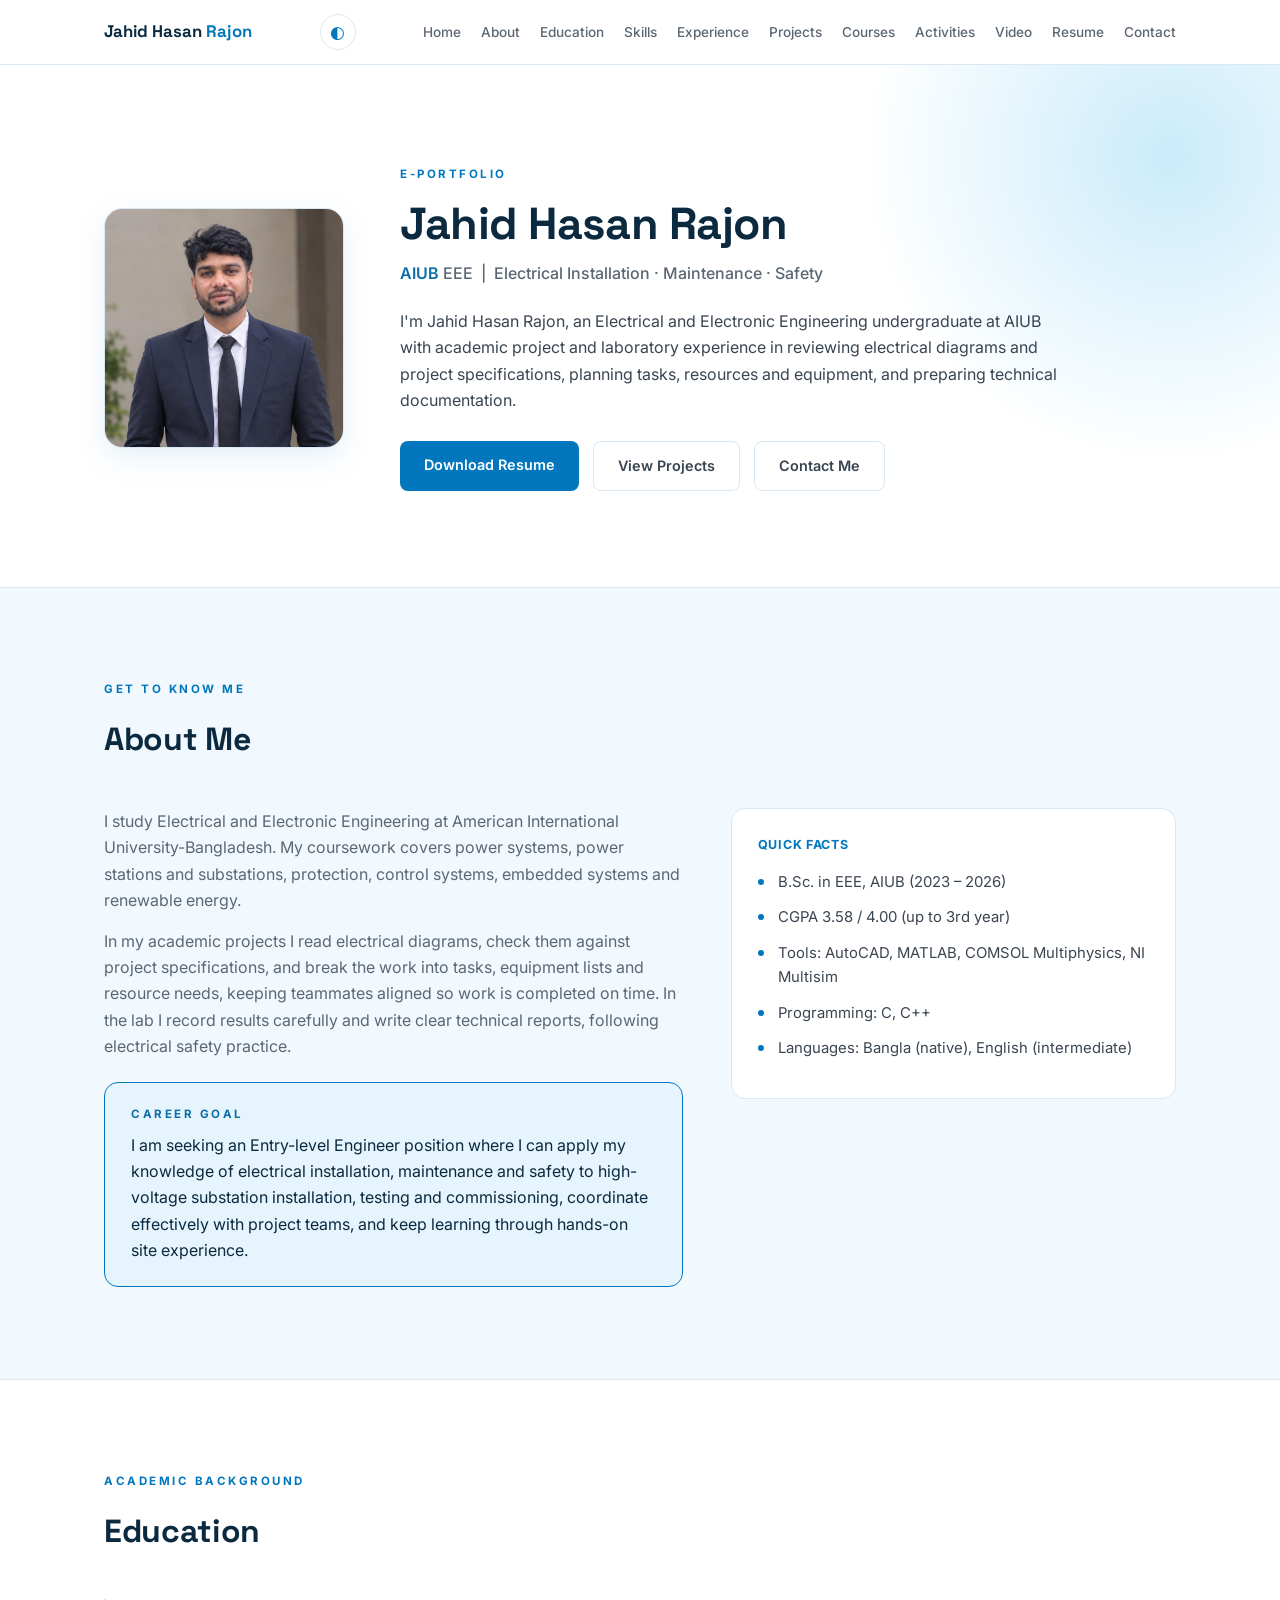
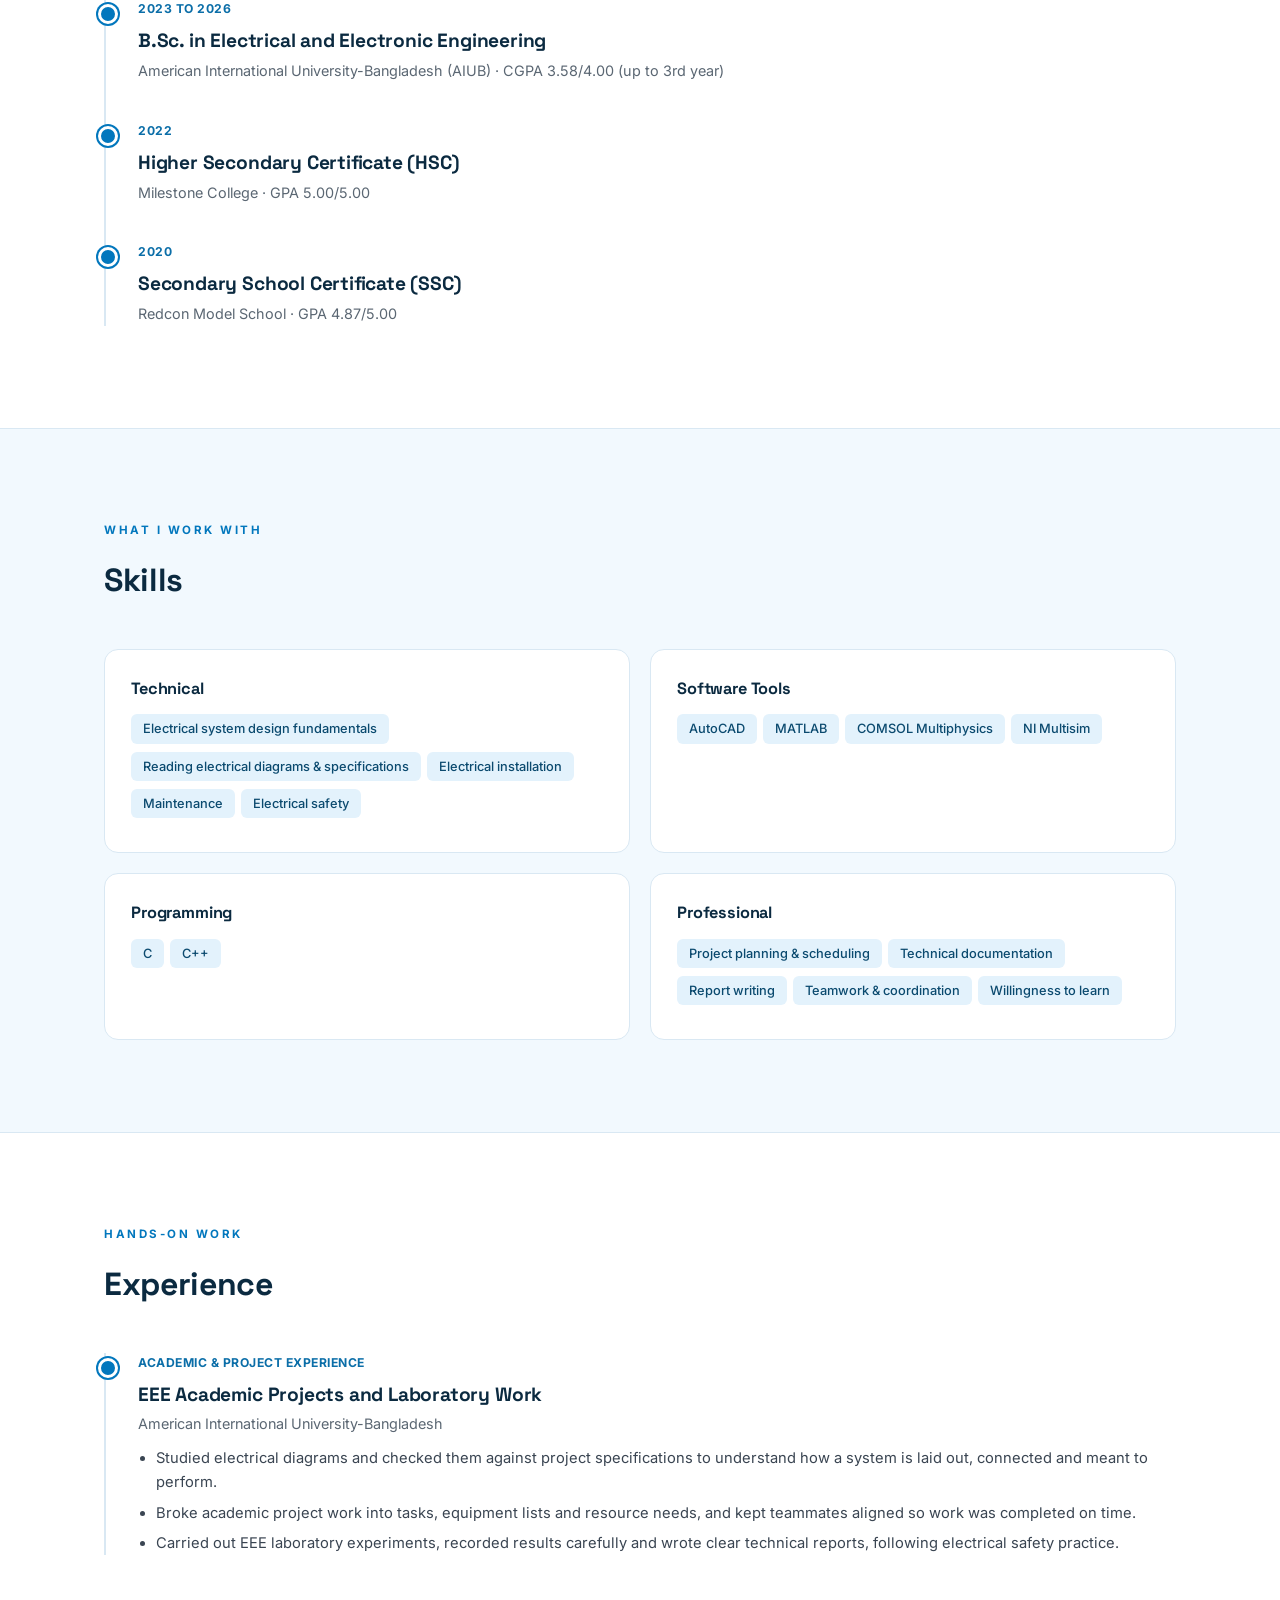
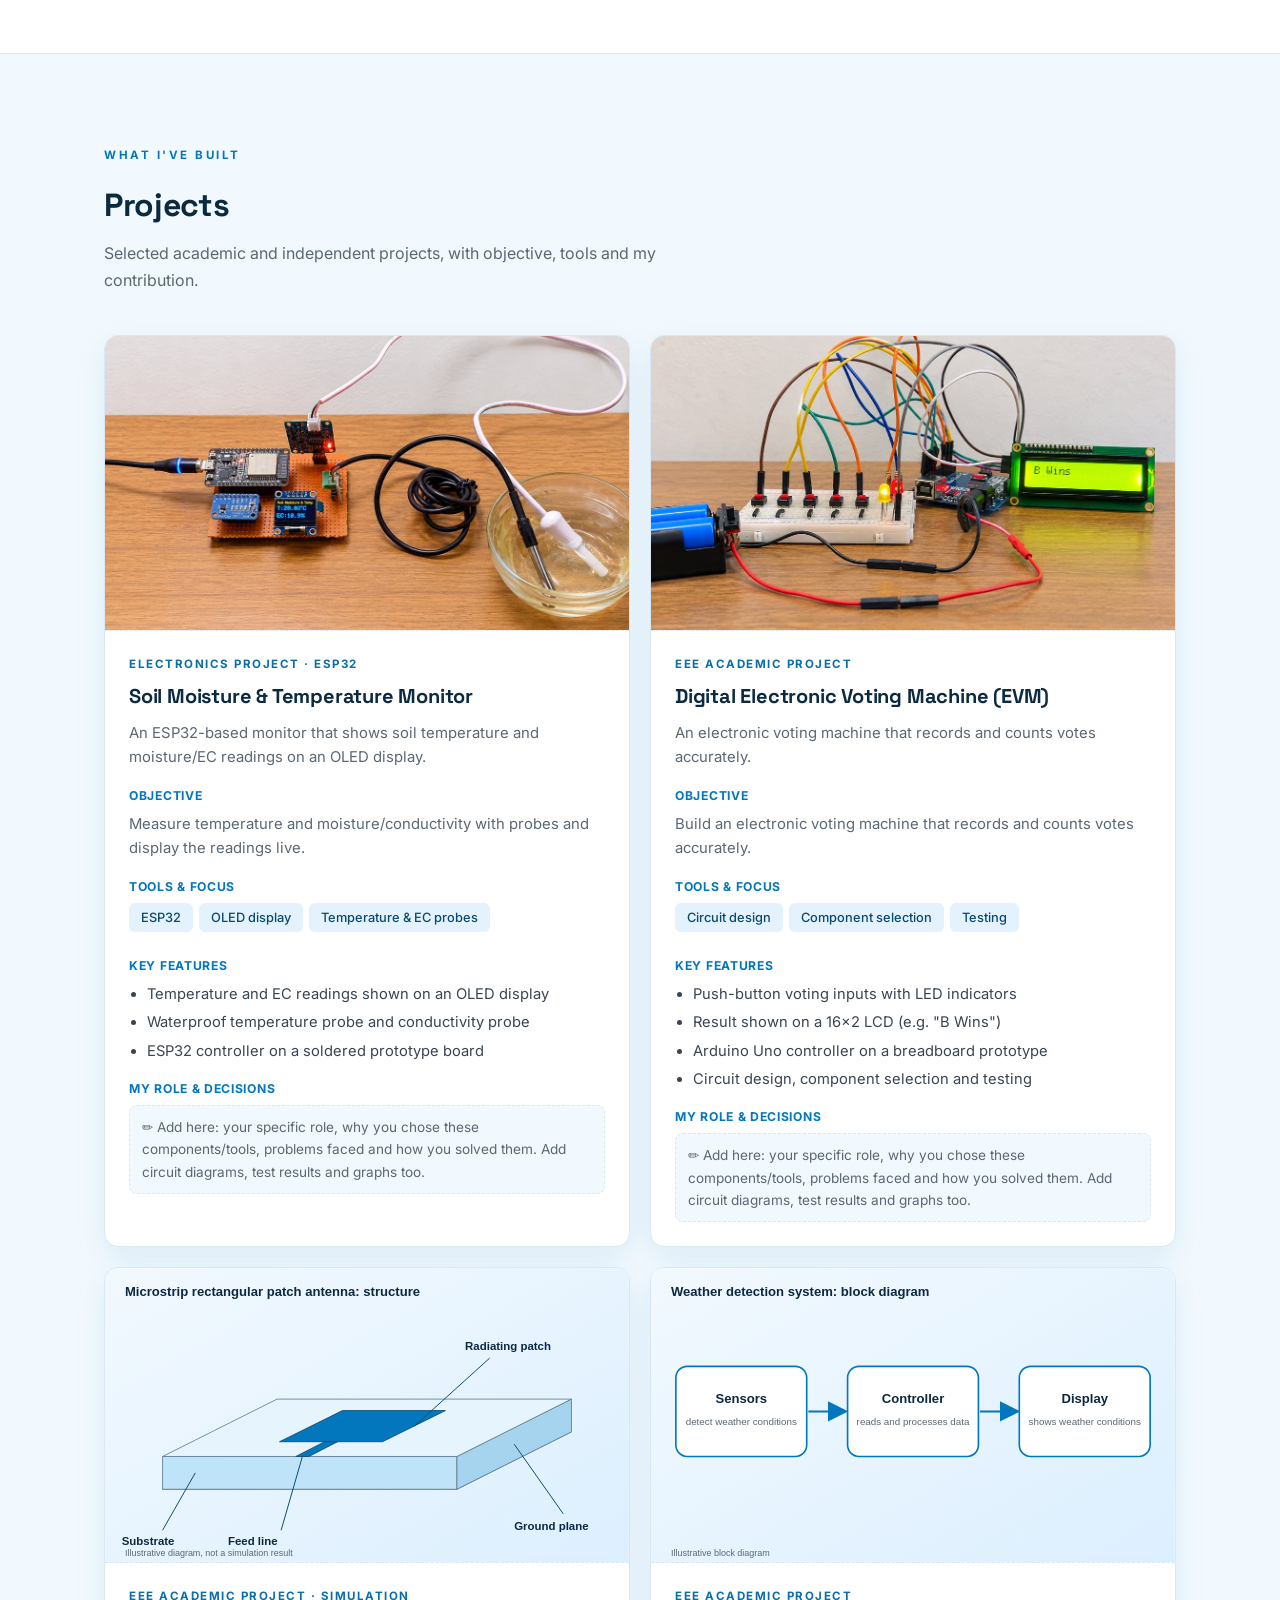
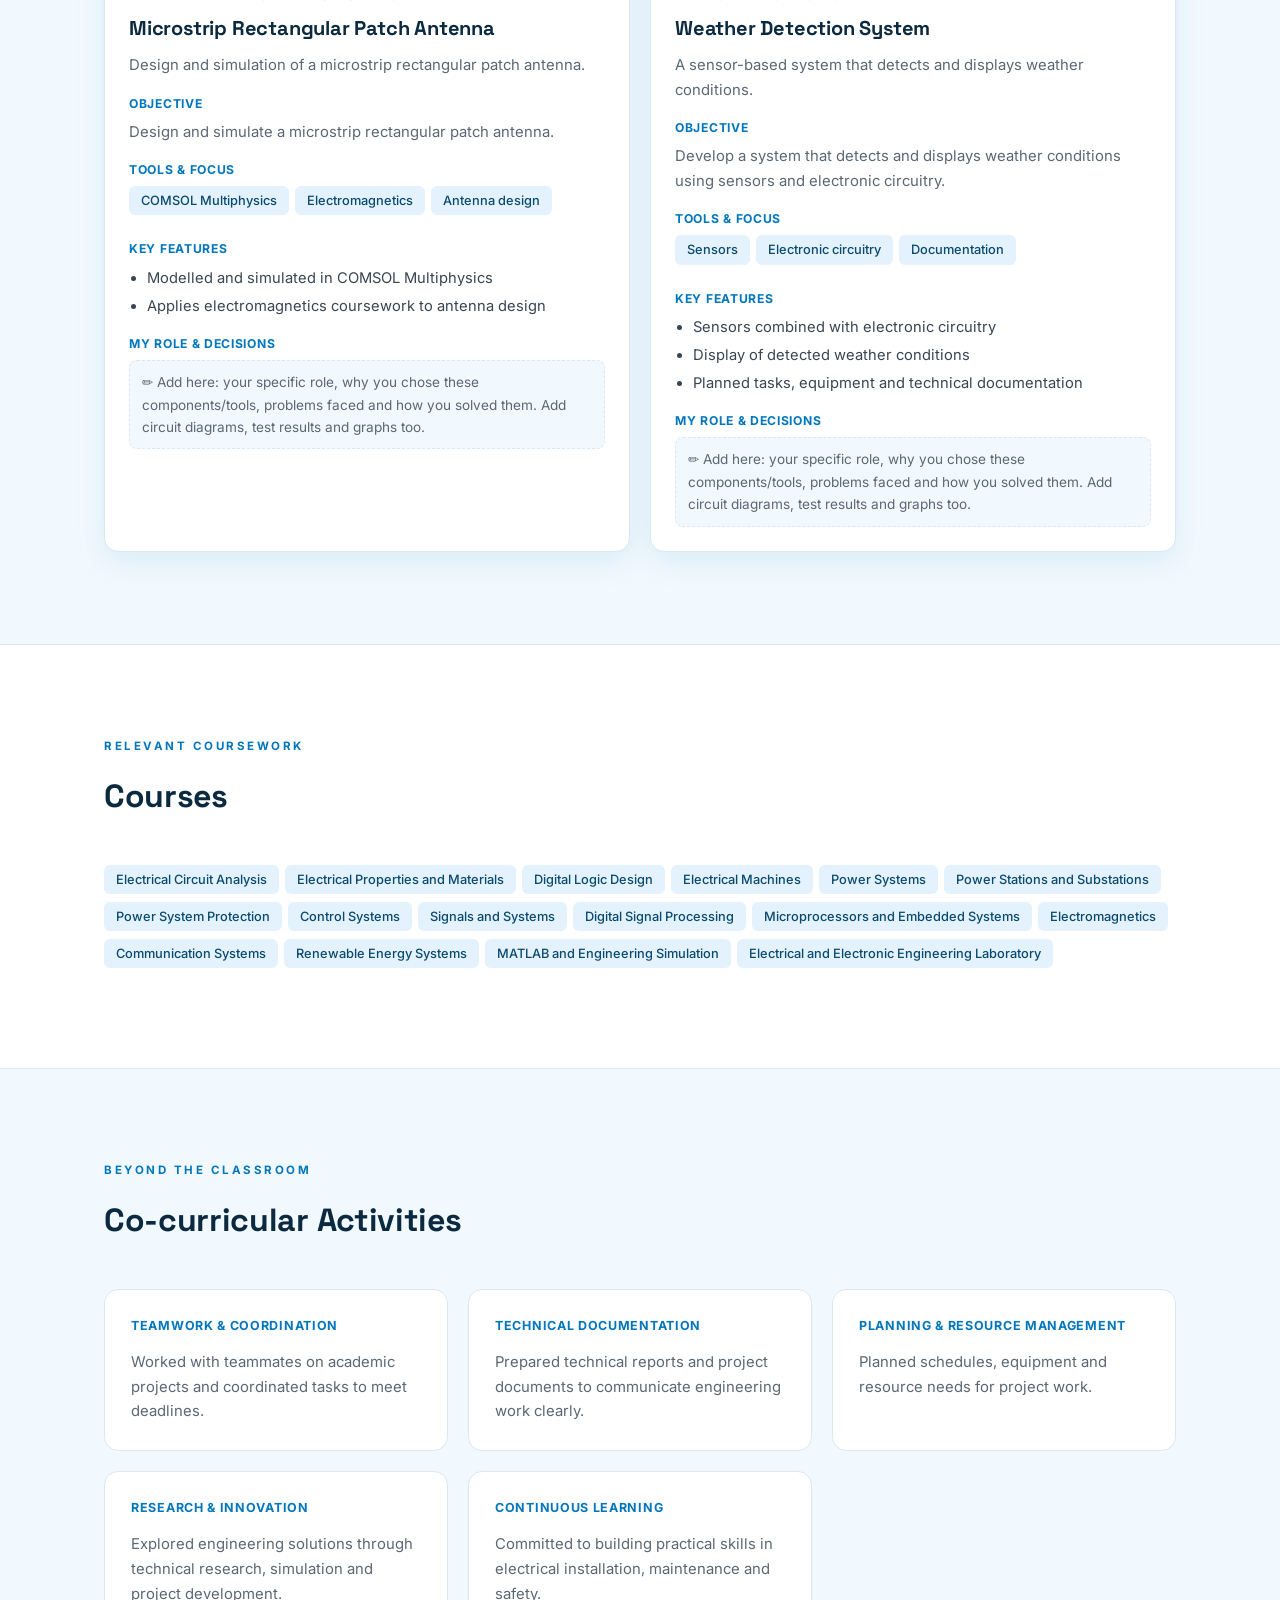
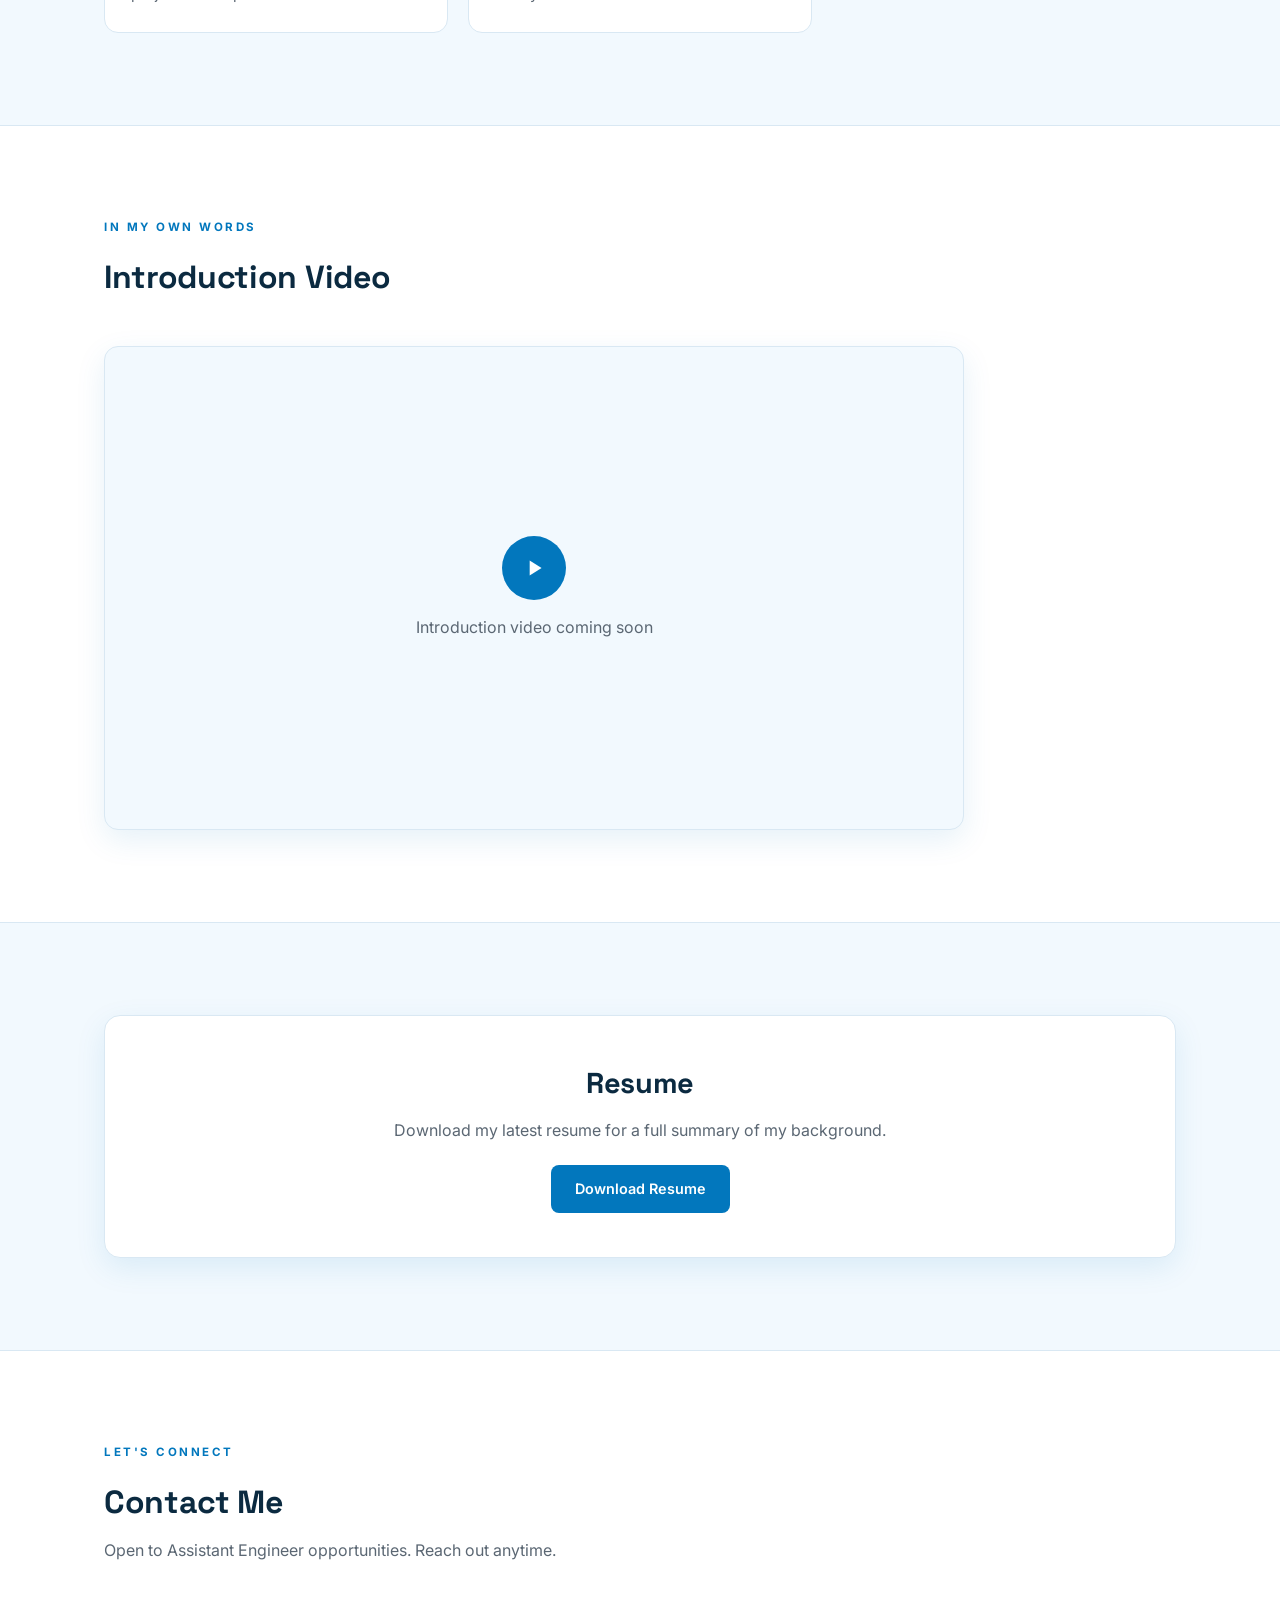
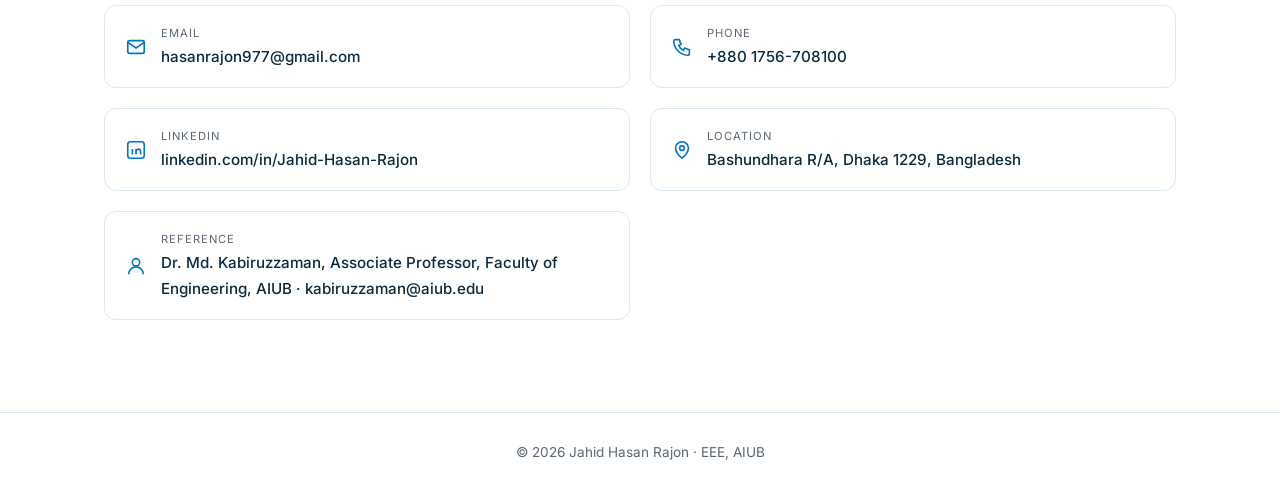
==== commit 0bdceb64: "Update index.html" ====
--- a/index.html
+++ b/index.html
@@ -96,7 +96,7 @@
 <section id="home"><div class="wrap"><img class="hero-photo" src="assets/img/profile.jpg" alt="Jahid Hasan Rajon"><div class="hero-text"><div class="eyebrow">E-Portfolio</div><h1>Jahid Hasan Rajon</h1><div class="title-line"><b>AIUB</b> EEE &nbsp;|&nbsp; Electrical Installation · Maintenance · Safety</div><p class="intro">I'm Jahid Hasan Rajon, an Electrical and Electronic Engineering undergraduate at AIUB with academic project and laboratory experience in reviewing electrical diagrams and project specifications, planning tasks, resources and equipment, and preparing technical documentation.</p><div class="hero-cta"><a class="btn btn-primary" href="assets/CV_Jahid_Hasan_Rajon.docx" download>Download Resume</a><a class="btn btn-outline" href="#projects">View Projects</a><a class="btn btn-outline" href="#contact">Contact Me</a></div></div></div></section>
 
 <section id="about" class="alt"><div class="wrap"><div class="sec-head"><div class="sec-eyebrow">Get to know me</div><h2>About Me</h2></div>
-<div class="about-grid"><div><p>I study Electrical and Electronic Engineering at American International University-Bangladesh. My coursework covers power systems, power stations and substations, protection, control systems, embedded systems and renewable energy.</p><p>In my academic projects I read electrical diagrams, check them against project specifications, and break the work into tasks, equipment lists and resource needs, keeping teammates aligned so work is completed on time. In the lab I record results carefully and write clear technical reports, following electrical safety practice.</p><div class="goal-box"><div class="sec-eyebrow">Career Goal</div><p>I am seeking an Assistant Engineer position where I can apply my knowledge of electrical installation, maintenance and safety to high-voltage substation installation, testing and commissioning, coordinate effectively with project teams, and keep learning through hands-on site experience.</p></div></div>
+<div class="about-grid"><div><p>I study Electrical and Electronic Engineering at American International University-Bangladesh. My coursework covers power systems, power stations and substations, protection, control systems, embedded systems and renewable energy.</p><p>In my academic projects I read electrical diagrams, check them against project specifications, and break the work into tasks, equipment lists and resource needs, keeping teammates aligned so work is completed on time. In the lab I record results carefully and write clear technical reports, following electrical safety practice.</p><div class="goal-box"><div class="sec-eyebrow">Career Goal</div><p>I am seeking an Entry-level Engineer position where I can apply my knowledge of electrical installation, maintenance and safety to high-voltage substation installation, testing and commissioning, coordinate effectively with project teams, and keep learning through hands-on site experience.</p></div></div>
 <div class="card"><h3 class="lbl">Quick Facts</h3><ul class="dots"><li>B.Sc. in EEE, AIUB (2023 – 2026)</li><li>CGPA 3.58 / 4.00 (up to 3rd year)</li><li>Tools: AutoCAD, MATLAB, COMSOL Multiphysics, NI Multisim</li><li>Programming: C, C++</li><li>Languages: Bangla (native), English (intermediate)</li></ul></div></div></div></section>
 
 <section id="education"><div class="wrap"><div class="sec-head"><div class="sec-eyebrow">Academic Background</div><h2>Education</h2></div><div class="timeline"><div class="tl-item"><div class="tl-date">2023 to 2026</div><h3>B.Sc. in Electrical and Electronic Engineering</h3><div class="tl-org">American International University-Bangladesh (AIUB) · CGPA 3.58/4.00 (up to 3rd year)</div></div><div class="tl-item"><div class="tl-date">2022</div><h3>Higher Secondary Certificate (HSC)</h3><div class="tl-org">Milestone College · GPA 5.00/5.00</div></div><div class="tl-item"><div class="tl-date">2020</div><h3>Secondary School Certificate (SSC)</h3><div class="tl-org">Redcon Model School · GPA 4.87/5.00</div></div></div></div></section>
@@ -137,4 +137,4 @@
 document.getElementById("nt").onclick=function(){document.getElementById("nl").classList.toggle("open")};
 document.querySelectorAll("#nl a").forEach(function(a){a.onclick=function(){document.getElementById("nl").classList.remove("open")}});
 document.getElementById("tt").onclick=function(){var d=document.documentElement,n=d.getAttribute("data-theme")==="dark"?"light":"dark";d.setAttribute("data-theme",n);try{localStorage.setItem("theme",n)}catch(e){}};
-</script></body></html>+</script></body></html>
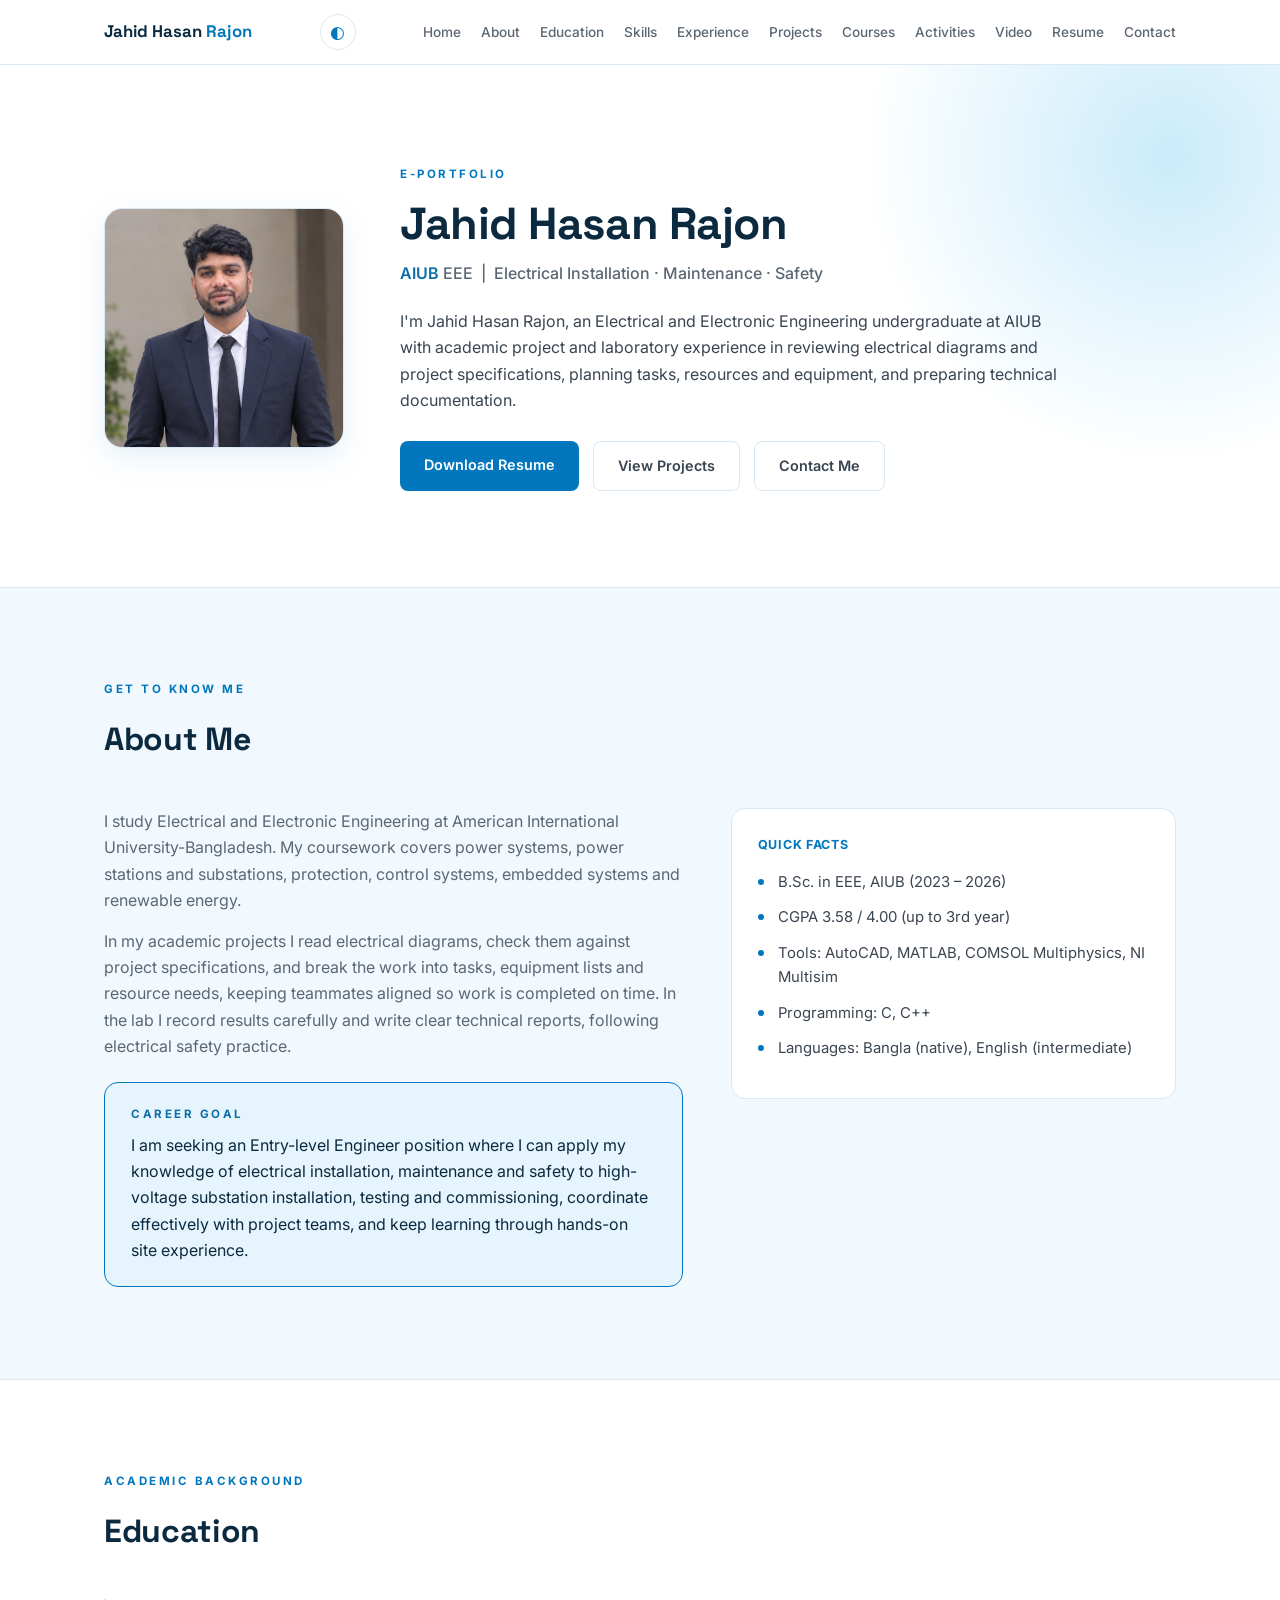
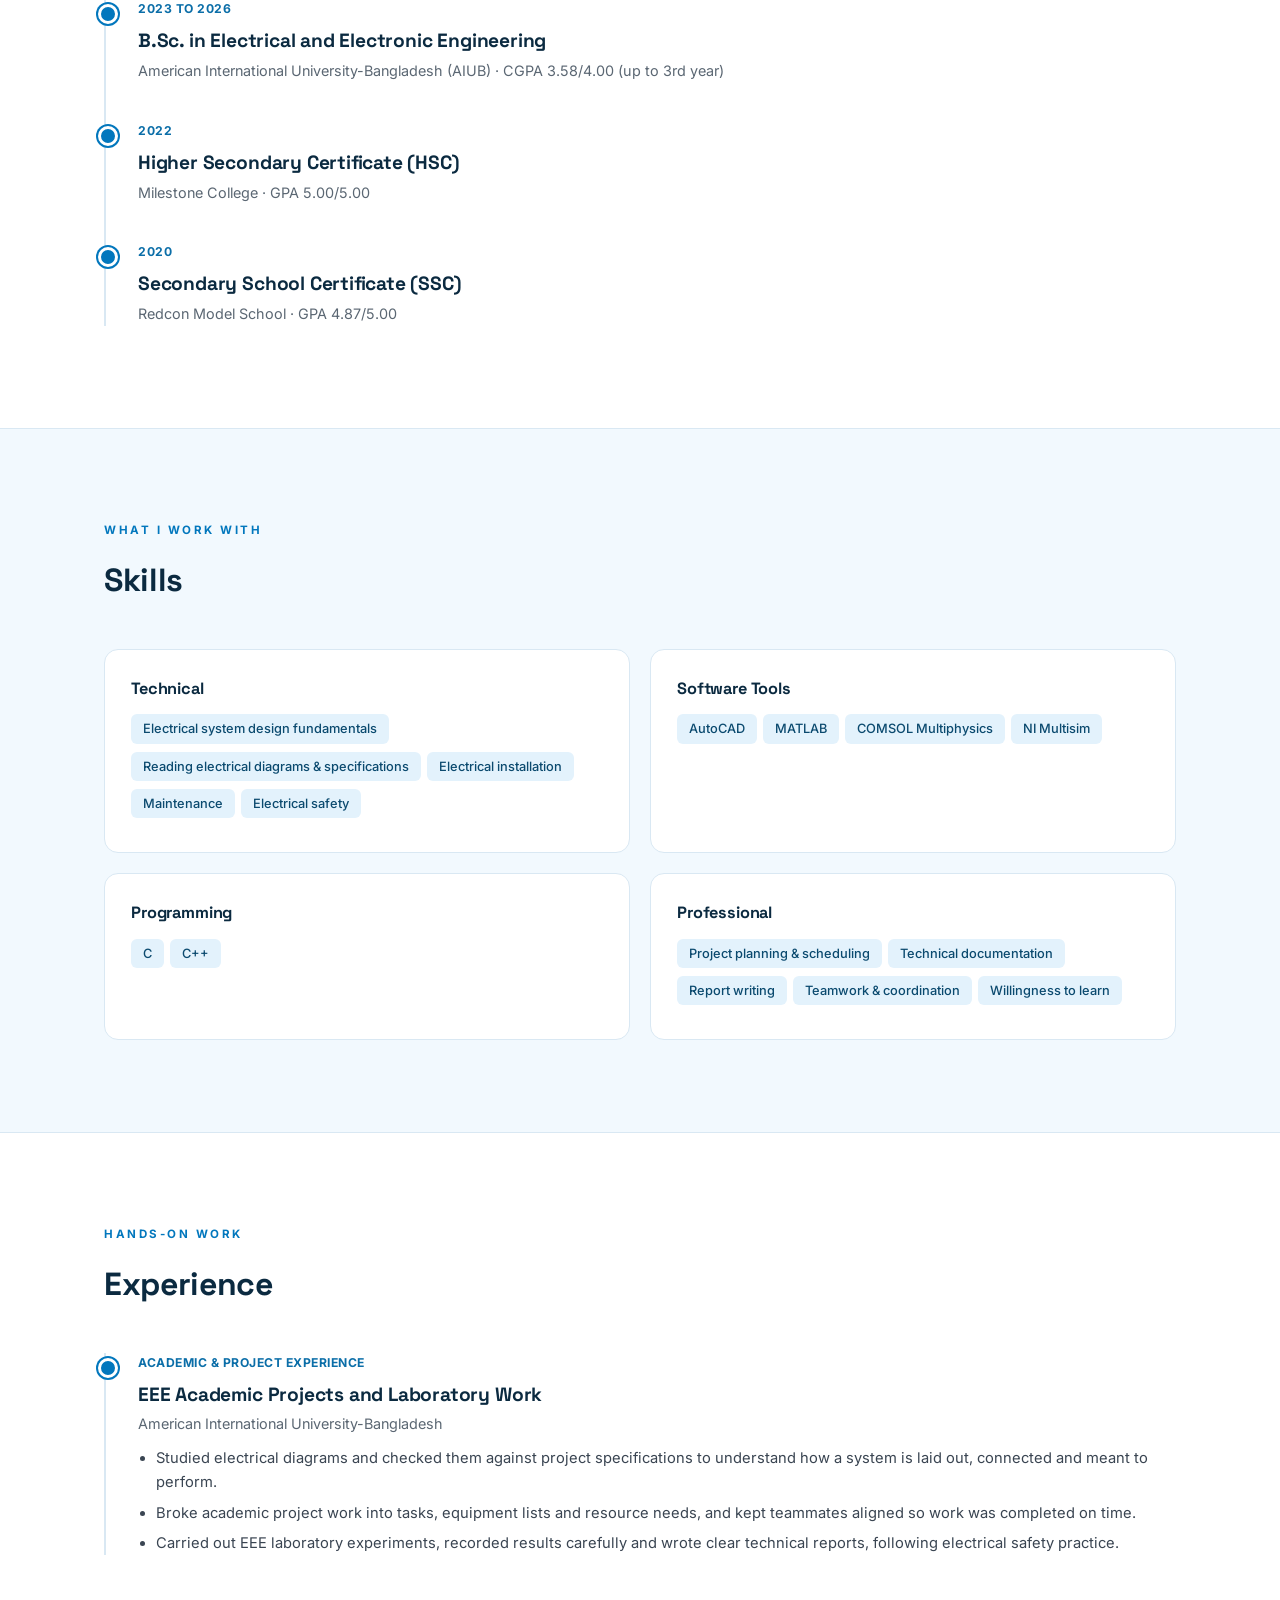
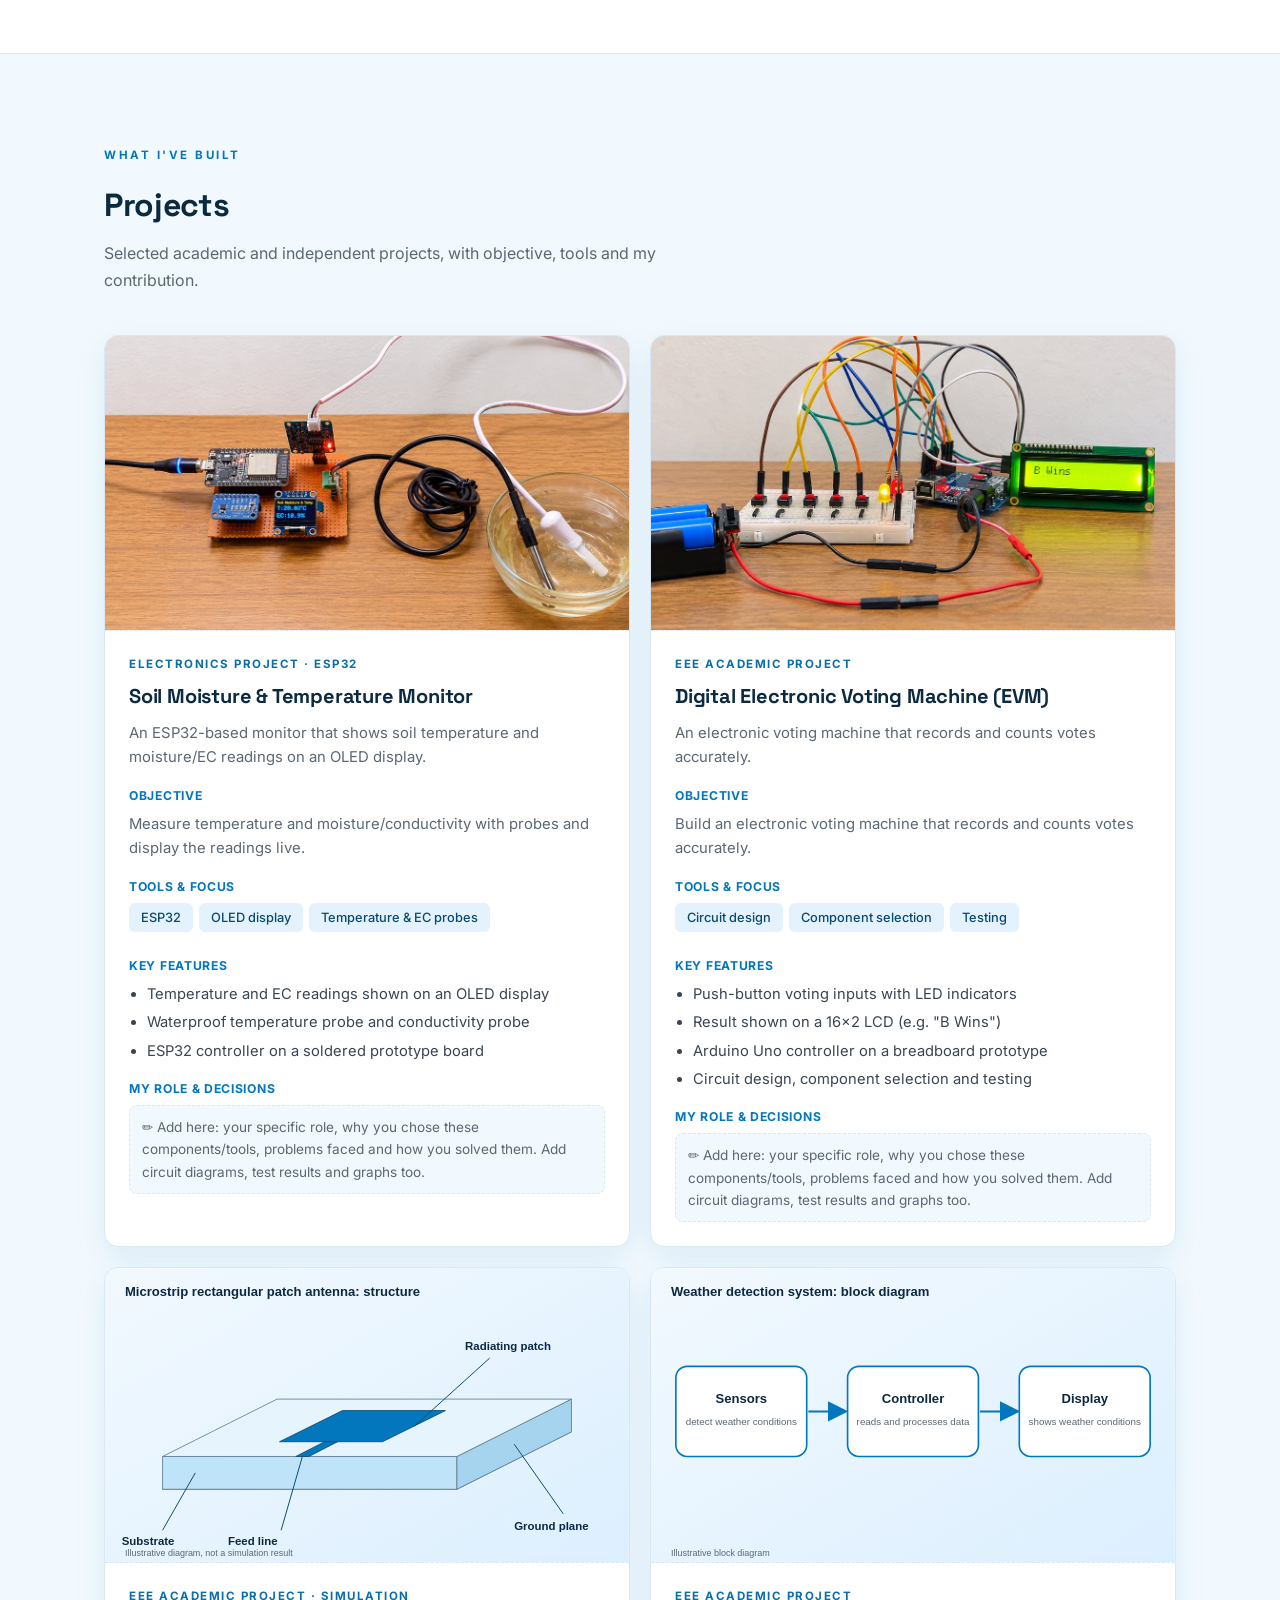
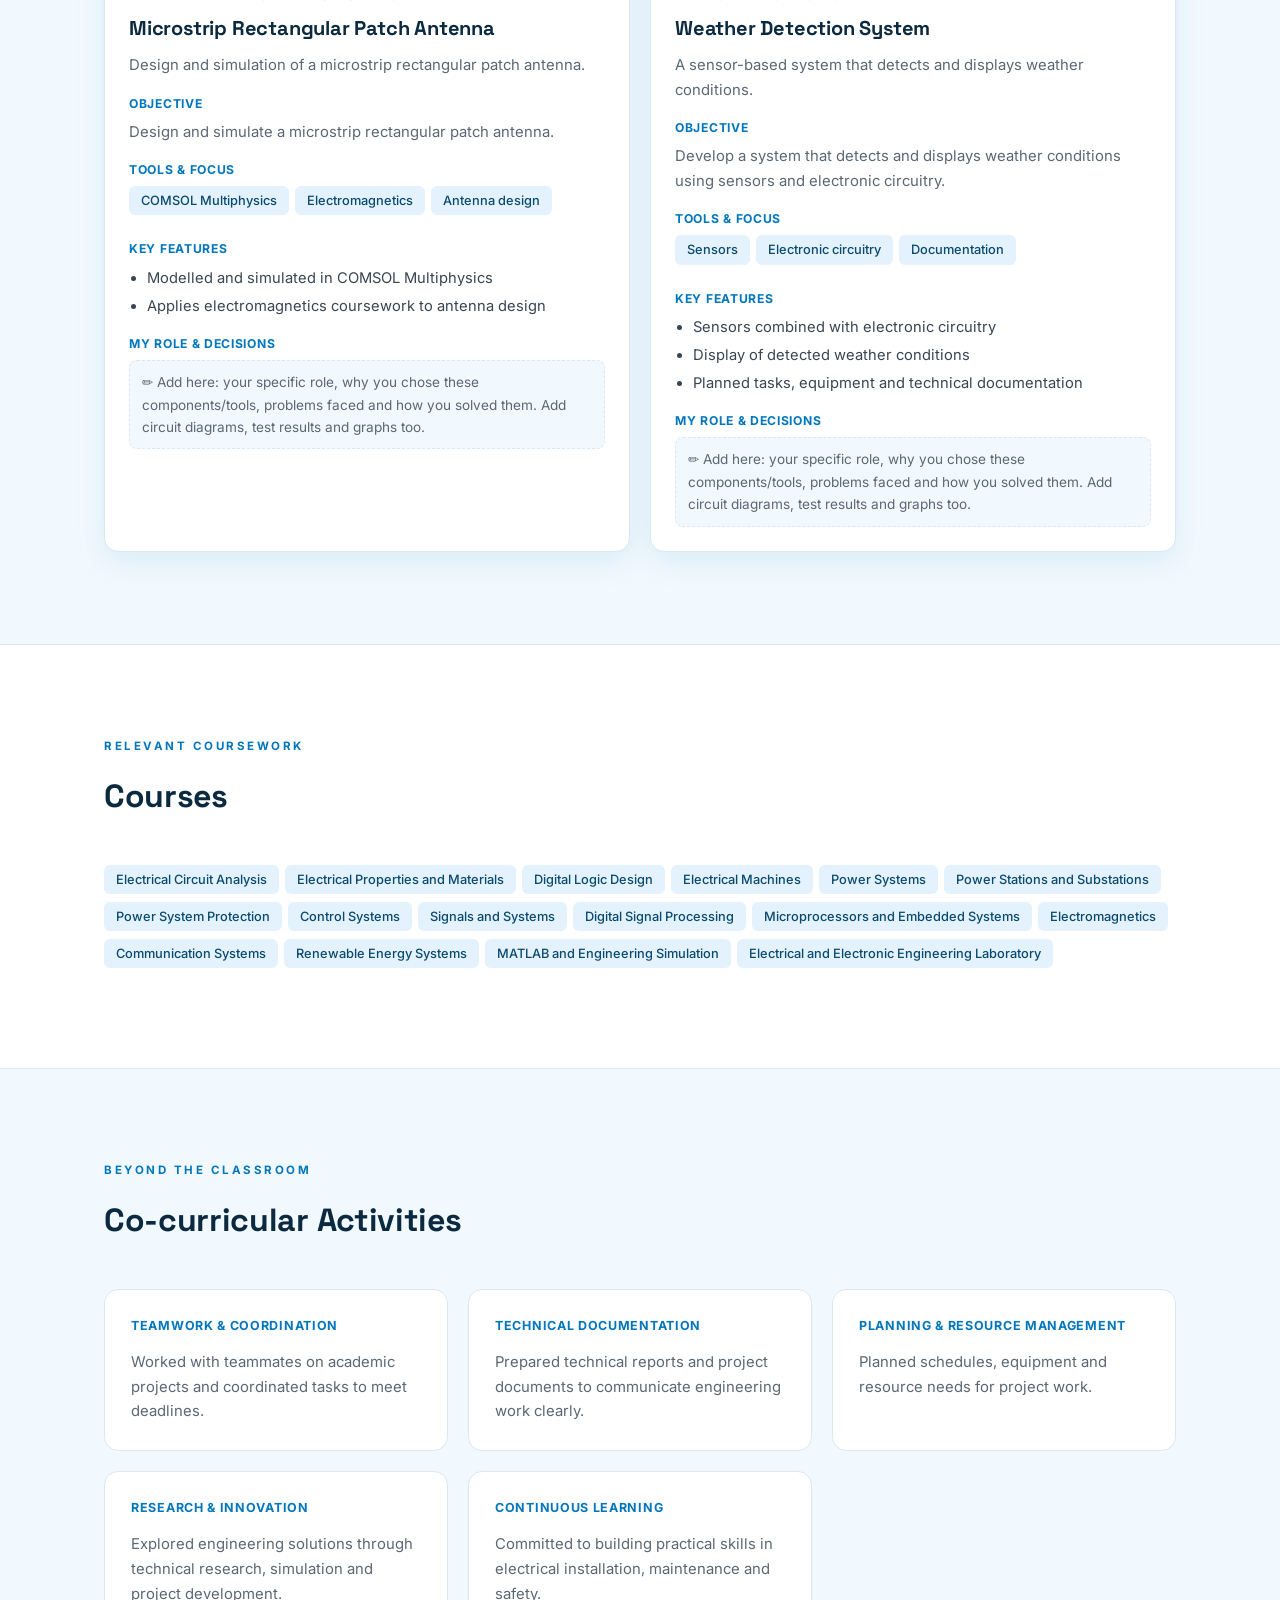
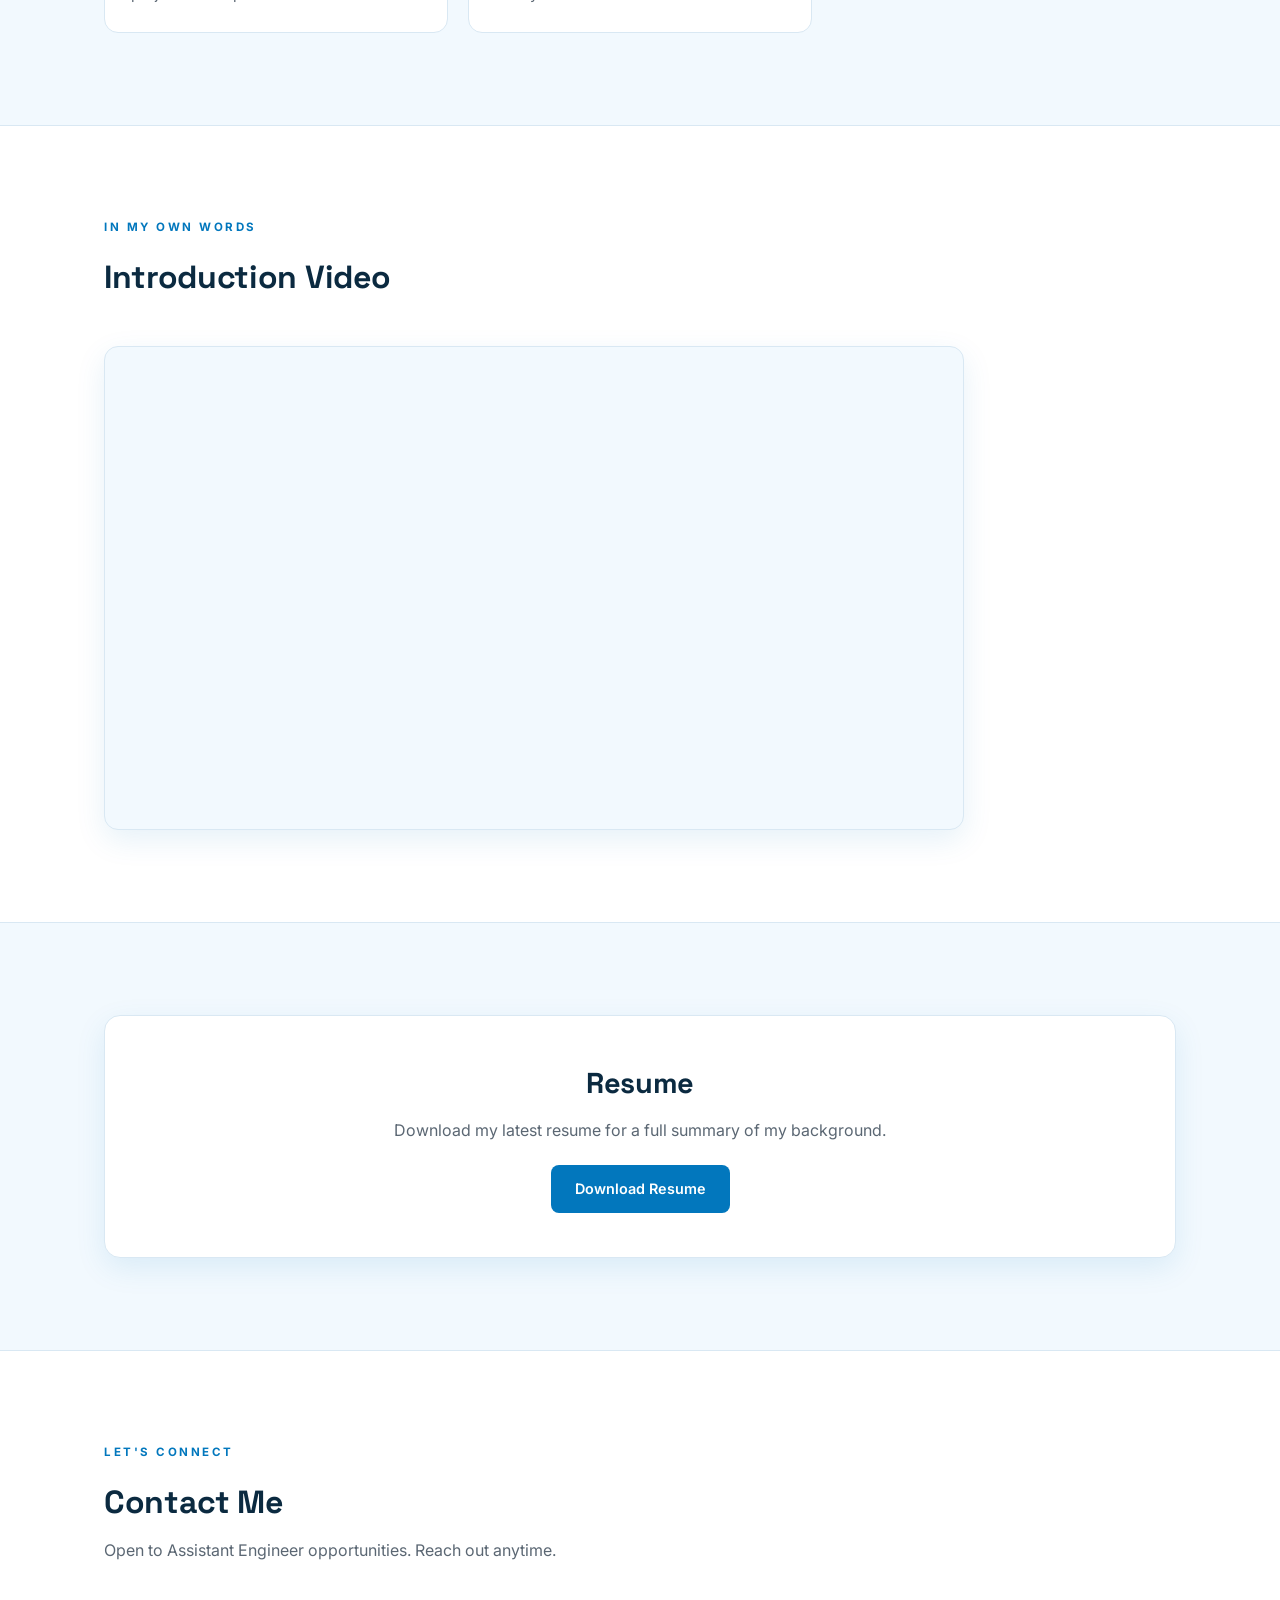
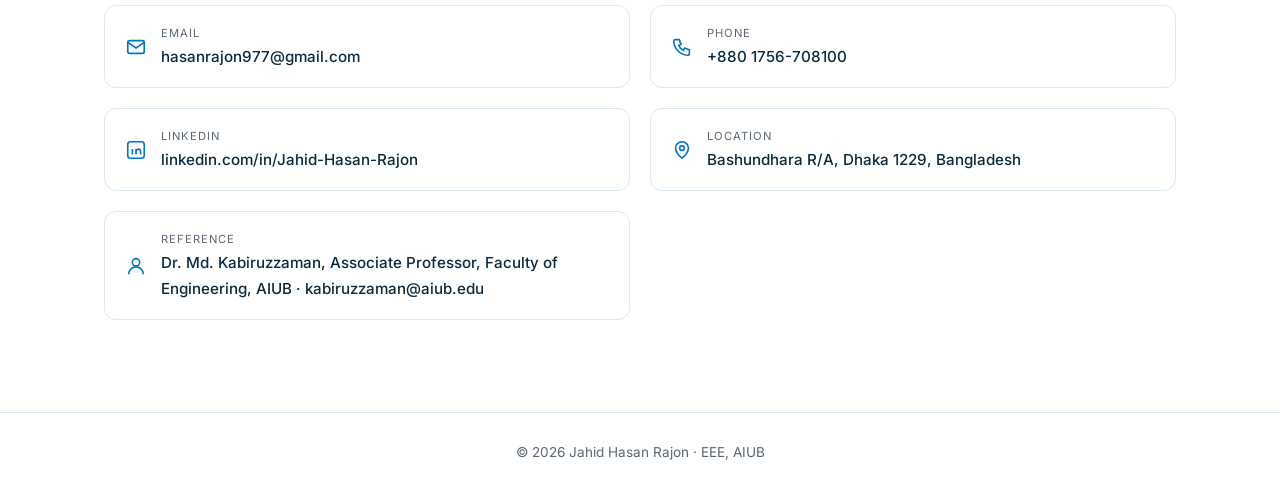
==== commit 14d14bce: "Update index.html" ====
--- a/index.html
+++ b/index.html
@@ -132,8 +132,12 @@
 <footer>© 2026 Jahid Hasan Rajon · EEE, AIUB</footer>
 <script>
 // To add your introduction video, paste the YouTube video ID below (the part after v= in the link).
-var VIDEO_ID="";
-if(VIDEO_ID){document.getElementById("vid").innerHTML='<iframe src="https://www.youtube.com/embed/'+VIDEO_ID+'" title="Introduction video" allowfullscreen></iframe>'}
+var VIDEO_ID="https://drive.google.com/file/d/10fgX8a1R5i_GdVLsY_lmEfAgfxm5sOXH/view?usp=sharing";
+
+if(VIDEO_ID){
+    document.getElementById("vid").innerHTML =
+    '<iframe src="'+VIDEO_ID+'" title="Introduction video" allowfullscreen></iframe>';
+}
 document.getElementById("nt").onclick=function(){document.getElementById("nl").classList.toggle("open")};
 document.querySelectorAll("#nl a").forEach(function(a){a.onclick=function(){document.getElementById("nl").classList.remove("open")}});
 document.getElementById("tt").onclick=function(){var d=document.documentElement,n=d.getAttribute("data-theme")==="dark"?"light":"dark";d.setAttribute("data-theme",n);try{localStorage.setItem("theme",n)}catch(e){}};
